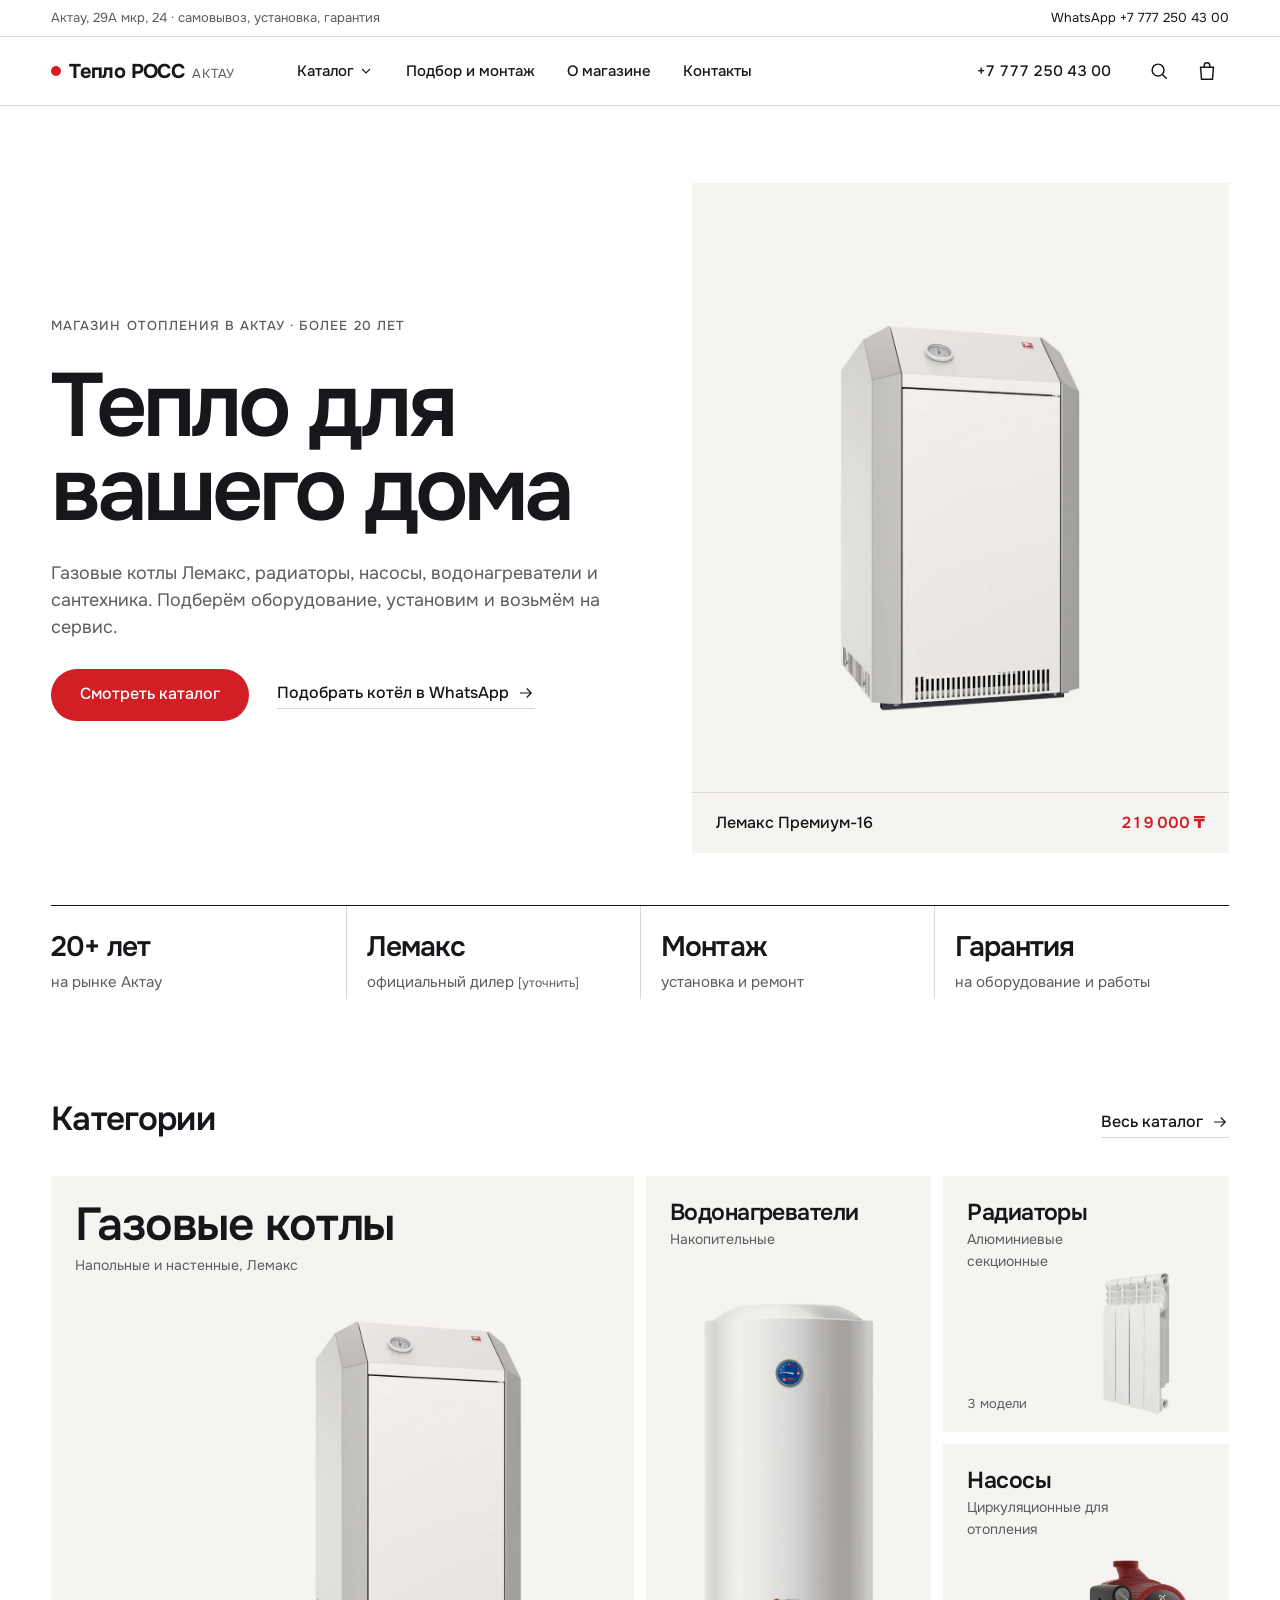
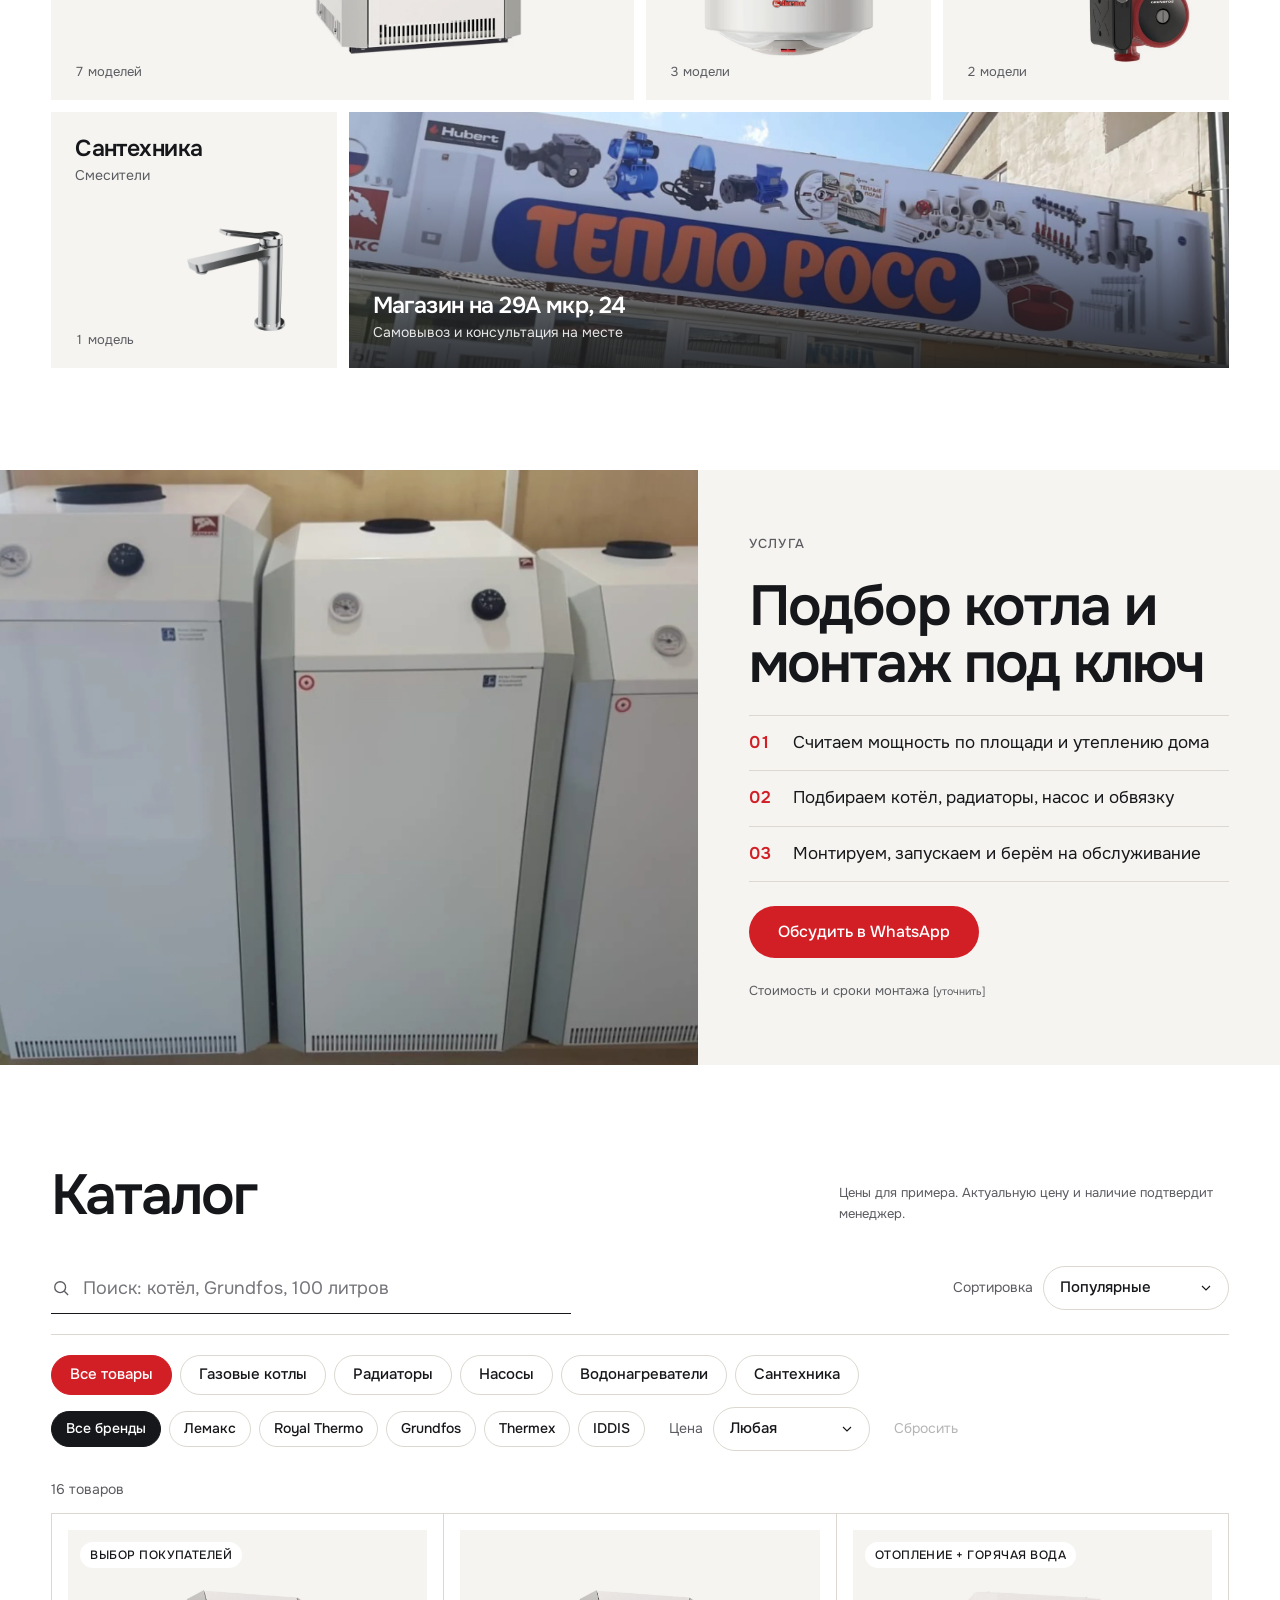
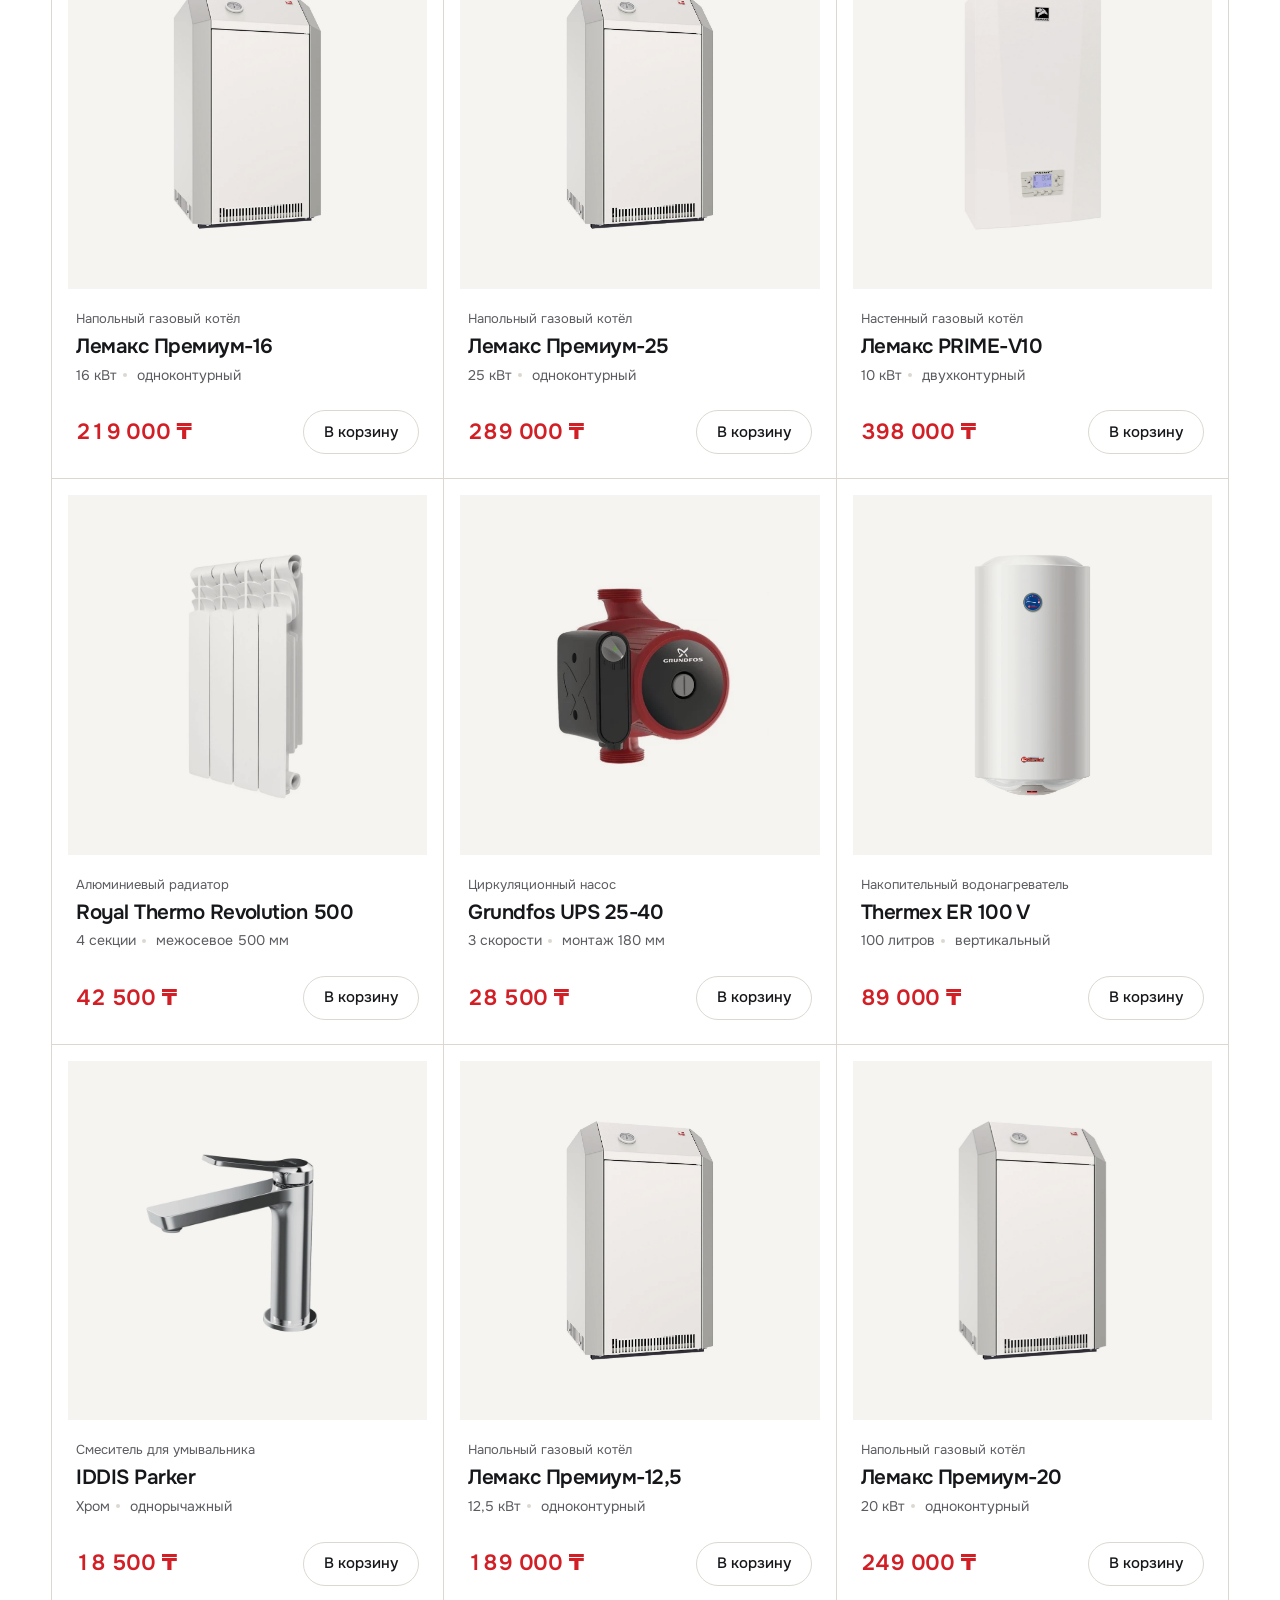
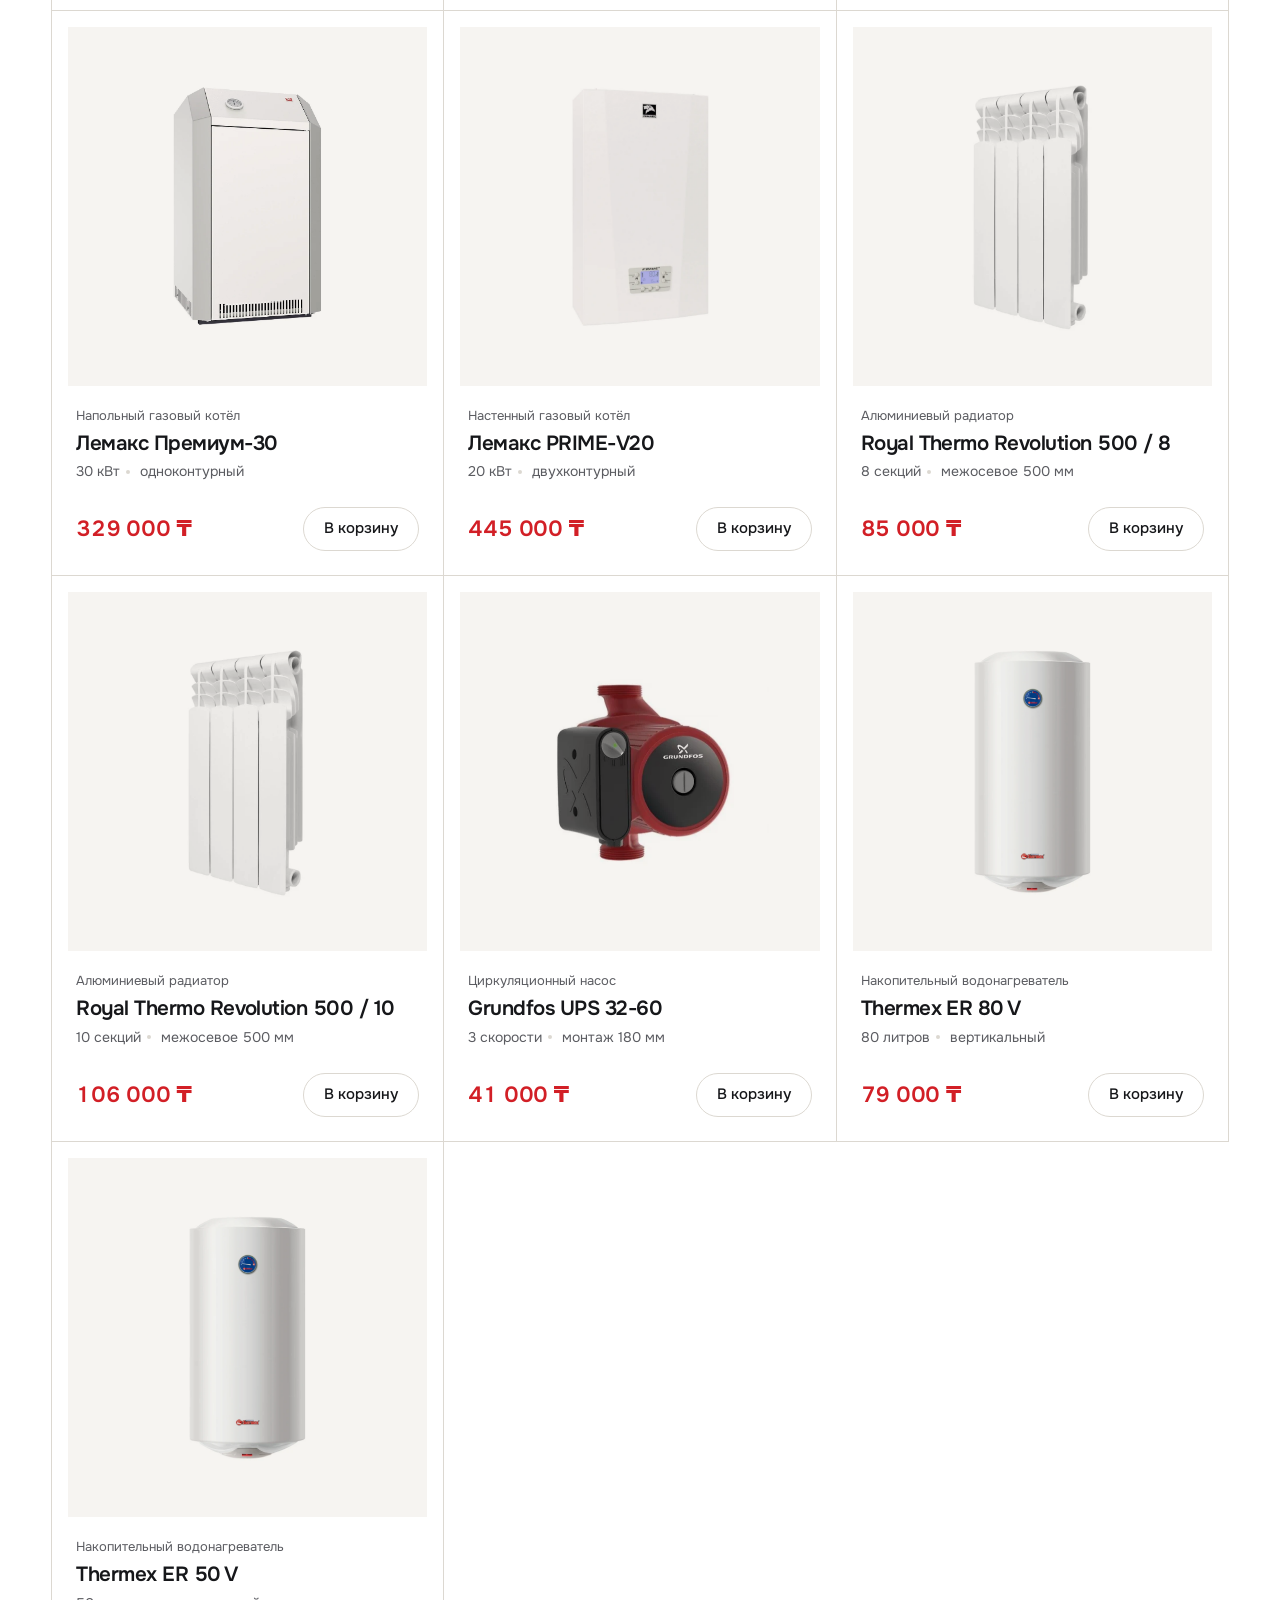
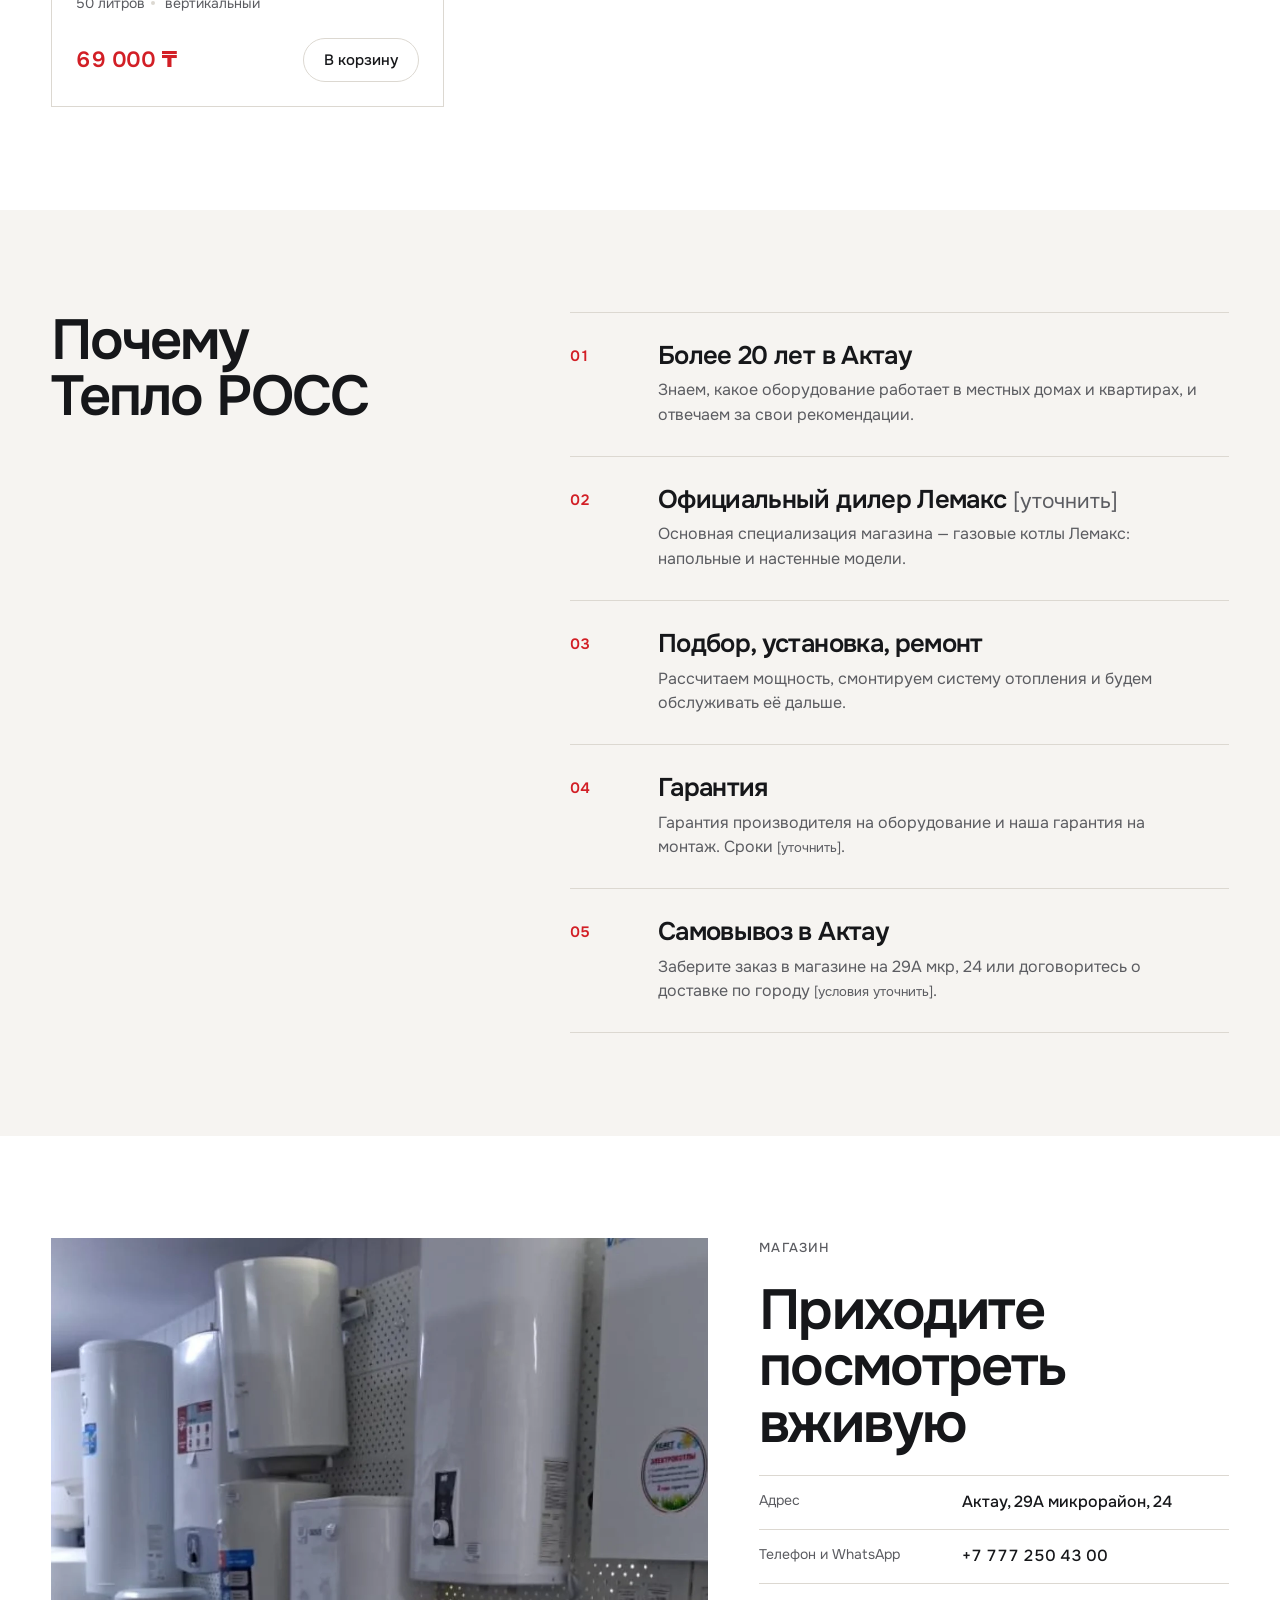
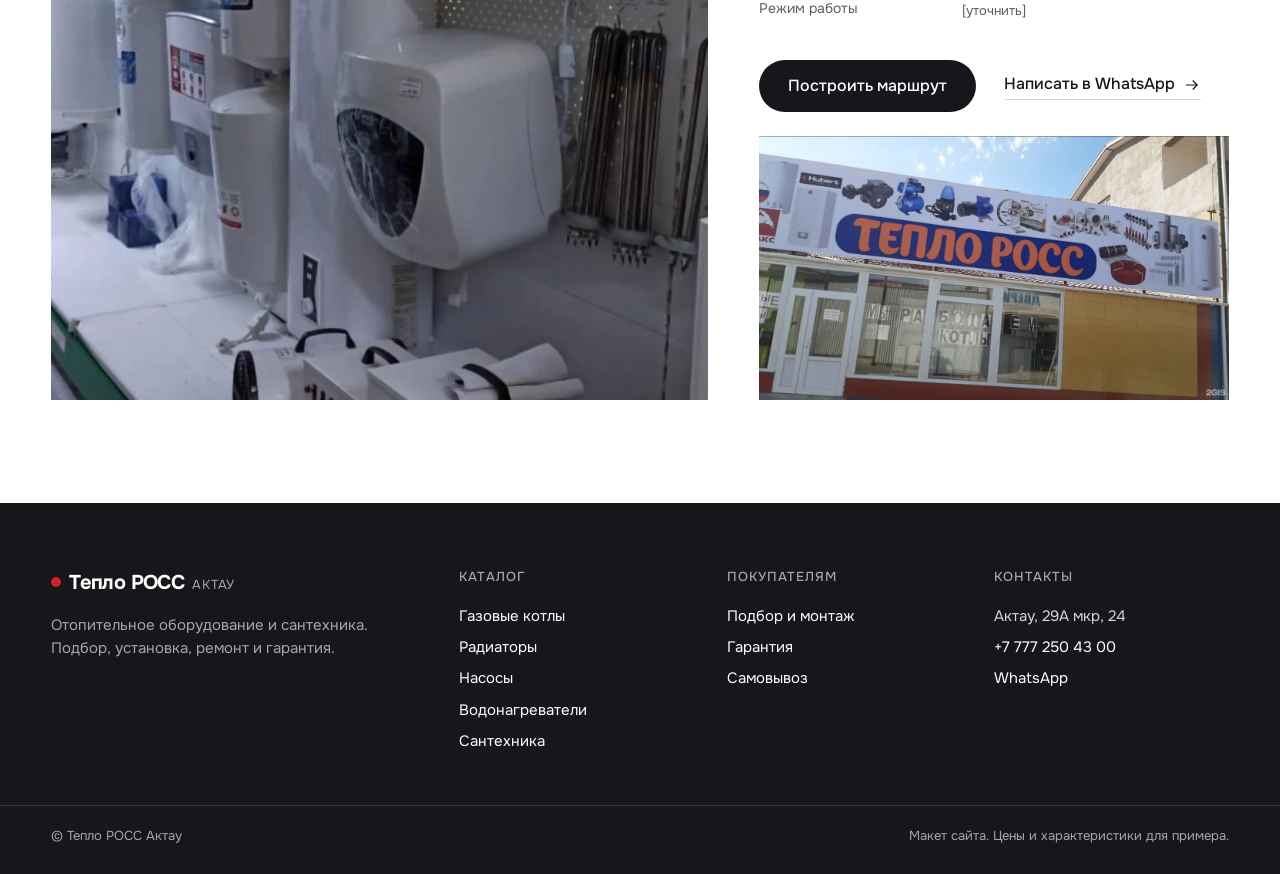
==== concepts/a-vitrina/index.html @ 87d30cca "Add concept A Vitrina: editorial storefront with drawer cart and WhatsApp checkout" ====
<!doctype html>
<html lang="ru">
<head>
<meta charset="utf-8">
<meta name="viewport" content="width=device-width,initial-scale=1,viewport-fit=cover">
<title>Тепло РОСС Актау — котлы, отопление и сантехника</title>
<meta name="description" content="Тепло РОСС Актау: газовые котлы Лемакс, радиаторы, насосы, водонагреватели и сантехника. Более 20 лет в Актау. Подбор, установка, ремонт, гарантия.">
<meta name="theme-color" content="#FFFFFF">
<link rel="icon" type="image/svg+xml" href="data:image/svg+xml,%3Csvg xmlns='http://www.w3.org/2000/svg' viewBox='0 0 40 40'%3E%3Crect width='40' height='40' fill='%2316171A'/%3E%3Ccircle cx='20' cy='20' r='7' fill='%23D21F26'/%3E%3C/svg%3E">
<link rel="preconnect" href="https://fonts.googleapis.com">
<link rel="preconnect" href="https://fonts.gstatic.com" crossorigin>
<link rel="stylesheet" href="https://fonts.googleapis.com/css2?family=Onest:wght@400;500;600;700&display=swap">
<link rel="stylesheet" href="styles.css">
<script type="module" src="app.js"></script>
</head>
<body>
<svg width="0" height="0" style="position:absolute" aria-hidden="true">
  <symbol id="i-bag" viewBox="0 0 24 24"><path d="M5 8h14l-1 13H6L5 8Zm4 0V6a3 3 0 0 1 6 0v2" fill="none" stroke="currentColor" stroke-width="1.6"/></symbol>
  <symbol id="i-search" viewBox="0 0 24 24"><circle cx="11" cy="11" r="6.5" fill="none" stroke="currentColor" stroke-width="1.6"/><path d="m16 16 4.5 4.5" stroke="currentColor" stroke-width="1.6"/></symbol>
  <symbol id="i-menu" viewBox="0 0 24 24"><path d="M3 8h18M3 16h18" stroke="currentColor" stroke-width="1.6"/></symbol>
  <symbol id="i-close" viewBox="0 0 24 24"><path d="m5 5 14 14M19 5 5 19" stroke="currentColor" stroke-width="1.6"/></symbol>
  <symbol id="i-arrow" viewBox="0 0 24 24"><path d="M4 12h15m-6-6 6 6-6 6" fill="none" stroke="currentColor" stroke-width="1.6"/></symbol>
  <symbol id="i-down" viewBox="0 0 24 24"><path d="m6 9 6 6 6-6" fill="none" stroke="currentColor" stroke-width="1.6"/></symbol>
  <symbol id="i-sliders" viewBox="0 0 24 24"><path d="M4 7h10m4 0h2M4 17h4m4 0h8" stroke="currentColor" stroke-width="1.6"/><circle cx="16" cy="7" r="2" fill="none" stroke="currentColor" stroke-width="1.6"/><circle cx="10" cy="17" r="2" fill="none" stroke="currentColor" stroke-width="1.6"/></symbol>
</svg>

<a class="skip" href="#catalog">Перейти к каталогу</a>

<div class="topline">
  <div class="wrap topline-in">
    <p>Актау, 29А мкр, 24 · самовывоз, установка, гарантия</p>
    <a href="https://wa.me/77772504300" target="_blank" rel="noopener">WhatsApp +7 777 250 43 00</a>
  </div>
</div>

<header class="header" id="header">
  <div class="wrap header-in">
    <button class="icon-btn only-mobile" type="button" id="menu-open" aria-label="Открыть меню" aria-haspopup="dialog"><svg><use href="#i-menu"/></svg></button>
    <a class="logo" href="#top" aria-label="Тепло РОСС Актау, на главную">Тепло&nbsp;РОСС<span>Актау</span></a>
    <nav class="nav only-desktop" aria-label="Основное меню">
      <button type="button" class="nav-link" id="mega-btn" aria-expanded="false" aria-controls="mega">Каталог <svg><use href="#i-down"/></svg></button>
      <a class="nav-link" href="#service">Подбор и монтаж</a>
      <a class="nav-link" href="#why">О магазине</a>
      <a class="nav-link" href="#visit">Контакты</a>
    </nav>
    <div class="header-actions">
      <a class="nav-link phone only-desktop" href="tel:+77772504300">+7 777 250 43 00</a>
      <button class="icon-btn" type="button" data-action="search" aria-label="Поиск по каталогу"><svg><use href="#i-search"/></svg></button>
      <button class="icon-btn cart-btn" type="button" data-action="cart" aria-haspopup="dialog" aria-label="Корзина"><svg><use href="#i-bag"/></svg><span class="badge" data-cart-count hidden>0</span></button>
    </div>
  </div>
  <div class="mega" id="mega" hidden>
    <div class="wrap mega-in">
      <ul class="mega-list" id="mega-list"></ul>
      <figure class="mega-figure"><img id="mega-img" src="../../assets/lemaks.webp" alt="" width="900" height="900"><figcaption id="mega-cap">Газовые котлы</figcaption></figure>
      <div class="mega-side">
        <p class="eyebrow">Не знаете, что выбрать?</p>
        <p class="mega-note">Рассчитаем мощность котла по площади дома и подберём обвязку.</p>
        <a class="link-arrow" href="#service">Подбор и монтаж <svg><use href="#i-arrow"/></svg></a>
      </div>
    </div>
  </div>
</header>

<main id="top">
  <section class="hero wrap" aria-labelledby="hero-title">
    <div class="hero-text">
      <p class="eyebrow">Магазин отопления в Актау · более 20 лет</p>
      <h1 id="hero-title" class="display">Тепло для вашего дома</h1>
      <p class="lead">Газовые котлы Лемакс, радиаторы, насосы, водонагреватели и сантехника. Подберём оборудование, установим и возьмём на сервис.</p>
      <div class="hero-cta">
        <a class="btn btn-red" href="#catalog">Смотреть каталог</a>
        <a class="link-arrow" href="https://wa.me/77772504300?text=%D0%97%D0%B4%D1%80%D0%B0%D0%B2%D1%81%D1%82%D0%B2%D1%83%D0%B9%D1%82%D0%B5!%20%D0%9D%D1%83%D0%B6%D0%B5%D0%BD%20%D0%BF%D0%BE%D0%B4%D0%B1%D0%BE%D1%80%20%D0%BA%D0%BE%D1%82%D0%BB%D0%B0." target="_blank" rel="noopener">Подобрать котёл в WhatsApp <svg><use href="#i-arrow"/></svg></a>
      </div>
    </div>
    <figure class="hero-figure">
      <img src="../../assets/lemaks.webp" alt="Напольный газовый котёл Лемакс Премиум" width="900" height="900" fetchpriority="high">
      <figcaption><button type="button" class="hero-cap" data-open="lem-16"><span>Лемакс Премиум-16</span><span class="price" data-price="lem-16"></span></button></figcaption>
    </figure>
  </section>

  <section class="facts wrap" aria-label="Почему нам доверяют">
    <ul>
      <li><strong>20+ лет</strong><span>на рынке Актау</span></li>
      <li><strong>Лемакс</strong><span>официальный дилер <em class="tbc">[уточнить]</em></span></li>
      <li><strong>Монтаж</strong><span>установка и ремонт</span></li>
      <li><strong>Гарантия</strong><span>на оборудование и работы</span></li>
    </ul>
  </section>

  <section class="section wrap" aria-labelledby="cats-title">
    <div class="section-head">
      <h2 id="cats-title" class="h2">Категории</h2>
      <a class="link-arrow" href="#catalog">Весь каталог <svg><use href="#i-arrow"/></svg></a>
    </div>
    <div class="bento" id="bento"></div>
  </section>

  <section class="promo" id="service" aria-labelledby="promo-title">
    <div class="wrap promo-in">
      <img class="promo-img" src="../../assets/boilers.webp" alt="Газовые котлы Лемакс в торговом зале магазина" width="2446" height="1351" loading="lazy">
      <div class="promo-text">
        <p class="eyebrow">Услуга</p>
        <h2 id="promo-title" class="h1">Подбор котла и монтаж под ключ</h2>
        <ol class="promo-steps">
          <li><span>01</span>Считаем мощность по площади и утеплению дома</li>
          <li><span>02</span>Подбираем котёл, радиаторы, насос и обвязку</li>
          <li><span>03</span>Монтируем, запускаем и берём на обслуживание</li>
        </ol>
        <a class="btn btn-red" href="https://wa.me/77772504300?text=%D0%97%D0%B4%D1%80%D0%B0%D0%B2%D1%81%D1%82%D0%B2%D1%83%D0%B9%D1%82%D0%B5!%20%D0%9D%D1%83%D0%B6%D0%B5%D0%BD%20%D0%BF%D0%BE%D0%B4%D0%B1%D0%BE%D1%80%20%D0%BA%D0%BE%D1%82%D0%BB%D0%B0%20%D0%B8%20%D0%BC%D0%BE%D0%BD%D1%82%D0%B0%D0%B6." target="_blank" rel="noopener">Обсудить в WhatsApp</a>
        <p class="small">Стоимость и сроки монтажа <span class="tbc">[уточнить]</span></p>
      </div>
    </div>
  </section>

  <section class="section wrap catalog" id="catalog" aria-labelledby="catalog-title" tabindex="-1">
    <div class="section-head">
      <h2 id="catalog-title" class="h1">Каталог</h2>
      <p class="demo-note">Цены для примера. Актуальную цену и наличие подтвердит менеджер.</p>
    </div>

    <div class="toolbar">
      <div class="search">
        <label class="sr-only" for="q">Поиск по каталогу</label>
        <svg aria-hidden="true"><use href="#i-search"/></svg>
        <input id="q" type="search" placeholder="Поиск: котёл, Grundfos, 100 литров" autocomplete="off">
      </div>
      <div class="sort">
        <label for="sort">Сортировка</label>
        <select id="sort">
          <option value="popular">Популярные</option>
          <option value="low">Сначала дешевле</option>
          <option value="high">Сначала дороже</option>
          <option value="name">По названию</option>
        </select>
      </div>
      <button class="btn btn-line only-mobile" type="button" id="filters-open" aria-haspopup="dialog"><svg aria-hidden="true"><use href="#i-sliders"/></svg> Фильтры <span data-filter-count></span></button>
    </div>

    <div class="chips cats" role="group" aria-label="Категория" id="cat-chips"></div>
    <div class="filters-home" id="filters-home">
      <div class="filters" id="filters">
        <div class="chips" role="group" aria-label="Бренд" id="brand-chips"></div>
        <div class="chips" role="group" aria-label="Мощность котла" id="power-chips"></div>
        <div class="select-field">
          <label for="max">Цена</label>
          <select id="max">
            <option value="0">Любая</option>
          </select>
        </div>
        <button class="text-btn" type="button" data-action="reset">Сбросить</button>
      </div>
    </div>

    <p class="result-count" id="result-count" aria-live="polite"></p>
    <div class="grid" id="grid"></div>
  </section>

  <section class="section-paper" id="why" aria-labelledby="why-title">
    <div class="wrap why">
      <h2 id="why-title" class="h1">Почему Тепло РОСС</h2>
      <ol class="why-list">
        <li><span class="num">01</span><div><h3>Более 20 лет в Актау</h3><p>Знаем, какое оборудование работает в местных домах и квартирах, и отвечаем за свои рекомендации.</p></div></li>
        <li><span class="num">02</span><div><h3>Официальный дилер Лемакс <span class="tbc">[уточнить]</span></h3><p>Основная специализация магазина — газовые котлы Лемакс: напольные и настенные модели.</p></div></li>
        <li><span class="num">03</span><div><h3>Подбор, установка, ремонт</h3><p>Рассчитаем мощность, смонтируем систему отопления и будем обслуживать её дальше.</p></div></li>
        <li><span class="num">04</span><div><h3>Гарантия</h3><p>Гарантия производителя на оборудование и наша гарантия на монтаж. Сроки <span class="tbc">[уточнить]</span>.</p></div></li>
        <li><span class="num">05</span><div><h3>Самовывоз в Актау</h3><p>Заберите заказ в магазине на 29А мкр, 24 или договоритесь о доставке по городу <span class="tbc">[условия уточнить]</span>.</p></div></li>
      </ol>
    </div>
  </section>

  <section class="section wrap visit" id="visit" aria-labelledby="visit-title">
    <figure class="visit-big"><img src="../../assets/showroom.webp" alt="Торговый зал: водонагреватели, котлы и комплектующие" width="2446" height="1366" loading="lazy"></figure>
    <div class="visit-text">
      <p class="eyebrow">Магазин</p>
      <h2 id="visit-title" class="h1">Приходите посмотреть вживую</h2>
      <dl class="visit-dl">
        <div><dt>Адрес</dt><dd>Актау, 29А микрорайон, 24</dd></div>
        <div><dt>Телефон и WhatsApp</dt><dd><a href="tel:+77772504300">+7 777 250 43 00</a></dd></div>
        <div><dt>Режим работы</dt><dd><span class="tbc">[уточнить]</span></dd></div>
      </dl>
      <div class="hero-cta">
        <a class="btn btn-ink" href="https://yandex.kz/maps/?text=%D0%90%D0%BA%D1%82%D0%B0%D1%83%2C%2029%D0%90%20%D0%BC%D0%B8%D0%BA%D1%80%D0%BE%D1%80%D0%B0%D0%B9%D0%BE%D0%BD%2C%2024" target="_blank" rel="noopener">Построить маршрут</a>
        <a class="link-arrow" href="https://wa.me/77772504300" target="_blank" rel="noopener">Написать в WhatsApp <svg><use href="#i-arrow"/></svg></a>
      </div>
    </div>
    <figure class="visit-small"><img src="../../assets/store.webp" alt="Вывеска магазина Тепло РОСС" width="2437" height="1372" loading="lazy"></figure>
  </section>
</main>

<footer class="footer">
  <div class="wrap footer-in">
    <div class="footer-brand">
      <a class="logo logo-light" href="#top">Тепло&nbsp;РОСС<span>Актау</span></a>
      <p>Отопительное оборудование и сантехника. Подбор, установка, ремонт и гарантия.</p>
    </div>
    <nav aria-label="Категории в подвале"><h2 class="footer-h">Каталог</h2><ul id="footer-cats"></ul></nav>
    <div><h2 class="footer-h">Покупателям</h2><ul>
      <li><a href="#service">Подбор и монтаж</a></li>
      <li><a href="#why">Гарантия</a></li>
      <li><a href="#visit">Самовывоз</a></li>
    </ul></div>
    <div><h2 class="footer-h">Контакты</h2><ul>
      <li>Актау, 29А мкр, 24</li>
      <li><a href="tel:+77772504300">+7 777 250 43 00</a></li>
      <li><a href="https://wa.me/77772504300" target="_blank" rel="noopener">WhatsApp</a></li>
    </ul></div>
  </div>
  <div class="wrap footer-bottom"><p>© Тепло РОСС Актау</p><p>Макет сайта. Цены и характеристики для примера.</p></div>
</footer>

<button class="sticky-cart" type="button" data-action="cart" aria-haspopup="dialog" hidden><span><svg aria-hidden="true"><use href="#i-bag"/></svg> Корзина · <span data-cart-count>0</span></span><span class="price" data-cart-total></span></button>

<dialog class="drawer" id="cart" aria-labelledby="cart-title"><div class="drawer-in" id="cart-body"></div></dialog>
<dialog class="modal" id="product" aria-labelledby="product-title"><div id="product-body"></div></dialog>
<dialog class="sheet" id="filter-sheet" aria-labelledby="sheet-title">
  <div class="sheet-head"><h2 id="sheet-title" class="h3">Фильтры</h2><button class="icon-btn" type="button" data-close aria-label="Закрыть фильтры"><svg><use href="#i-close"/></svg></button></div>
  <div class="sheet-body" id="sheet-body"></div>
  <div class="sheet-foot"><button class="btn btn-red btn-wide" type="button" data-close id="sheet-apply">Показать</button></div>
</dialog>
<dialog class="menu" id="menu" aria-label="Меню">
  <div class="sheet-head"><a class="logo" href="#top" data-close>Тепло&nbsp;РОСС<span>Актау</span></a><button class="icon-btn" type="button" data-close aria-label="Закрыть меню"><svg><use href="#i-close"/></svg></button></div>
  <nav aria-label="Мобильное меню"><ul class="menu-list" id="menu-list"></ul>
    <ul class="menu-sub">
      <li><a href="#service" data-close>Подбор и монтаж</a></li>
      <li><a href="#why" data-close>О магазине</a></li>
      <li><a href="#visit" data-close>Контакты</a></li>
    </ul></nav>
  <div class="menu-foot"><a class="btn btn-red btn-wide" href="https://wa.me/77772504300" target="_blank" rel="noopener">WhatsApp +7 777 250 43 00</a><p class="small">Актау, 29А мкр, 24</p></div>
</dialog>
<div class="toast" id="toast" role="status" aria-live="polite"></div>
<noscript><p class="wrap">Для каталога и корзины включите JavaScript.</p></noscript>
</body>
</html>
---- concepts/a-vitrina/styles.css ----
:root {
  --white: #FFFFFF;
  --paper: #F6F4F1;
  --ink: #16171A;
  --muted: #5B5C61;
  --line: #DCD8D1;
  --red: #D21F26;
  --red-dark: #A8161C;
  --gutter: clamp(16px, 4vw, 56px);
  --font: 'Onest', system-ui, -apple-system, 'Segoe UI', sans-serif;
  --ease: cubic-bezier(.2, .7, .2, 1);
  color-scheme: light;
}

*, *::before, *::after { box-sizing: border-box; }
html { scroll-behavior: smooth; scroll-padding-top: 88px; -webkit-text-size-adjust: 100%; }
body { margin: 0; background: var(--white); color: var(--ink); font: 400 16px/1.55 var(--font); overflow-x: hidden; }
img { display: block; max-width: 100%; height: auto; }
a { color: inherit; }
button, input, select, textarea { font: inherit; color: inherit; }
button { cursor: pointer; }
button:disabled { cursor: not-allowed; }
svg { width: 20px; height: 20px; flex: none; }
h1, h2, h3, p, ul, ol, dl, dd, figure { margin: 0; }
ul, ol { padding: 0; list-style: none; }
:focus-visible { outline: 2px solid var(--ink); outline-offset: 3px; }
.btn-red:focus-visible, .add:focus-visible { outline-color: var(--ink); }

.wrap { width: 100%; max-width: 1440px; margin-inline: auto; padding-inline: var(--gutter); }
.sr-only { position: absolute; width: 1px; height: 1px; overflow: hidden; clip-path: inset(50%); white-space: nowrap; }
.skip { position: absolute; left: 16px; top: -60px; z-index: 100; background: var(--ink); color: var(--white); padding: 10px 16px; text-decoration: none; }
.skip:focus { top: 8px; }

/* ---------- type ---------- */
.display { font-size: clamp(48px, 7vw, 96px); font-weight: 600; line-height: .94; letter-spacing: -.045em; text-wrap: balance; }
.h1 { font-size: clamp(34px, 4.4vw, 64px); font-weight: 600; line-height: 1; letter-spacing: -.035em; text-wrap: balance; }
.h2 { font-size: clamp(26px, 2.6vw, 36px); font-weight: 600; line-height: 1.1; letter-spacing: -.025em; }
.h3 { font-size: 22px; font-weight: 600; line-height: 1.2; letter-spacing: -.015em; }
.display-s { font-size: 32px; font-weight: 600; letter-spacing: -.03em; line-height: 1.05; }
.eyebrow { font-size: 13px; font-weight: 500; letter-spacing: .08em; text-transform: uppercase; color: var(--muted); }
.lead { font-size: clamp(17px, 1.4vw, 20px); line-height: 1.5; color: var(--muted); max-width: 36em; }
.small { font-size: 13px; color: var(--muted); line-height: 1.45; }
.muted { color: var(--muted); font-weight: 400; }
.price { color: var(--red); font-weight: 600; font-variant-numeric: tabular-nums; letter-spacing: -.01em; white-space: nowrap; }
.price-l { font-size: 24px; }
.price-xl { font-size: clamp(30px, 3vw, 40px); letter-spacing: -.03em; }
.tbc { font-style: normal; font-weight: 400; font-size: .82em; color: var(--muted); letter-spacing: 0; text-transform: none; }

/* ---------- buttons & links ---------- */
.btn { display: inline-flex; align-items: center; justify-content: center; gap: 10px; min-height: 52px; padding: 0 28px; border: 1px solid transparent; border-radius: 999px; font-weight: 500; text-decoration: none; white-space: nowrap; transition: background .2s, color .2s, border-color .2s, transform .2s var(--ease); }
.btn:active:not(:disabled) { transform: scale(.98); }
.btn-red { background: var(--red); color: var(--white); }
.btn-red:hover { background: var(--red-dark); }
.btn-ink { background: var(--ink); color: var(--white); }
.btn-ink:hover { background: #33353b; }
.btn-line { background: transparent; border-color: var(--ink); }
.btn-line:hover { background: var(--ink); color: var(--white); }
.btn-wide { width: 100%; }
.btn:disabled { background: var(--paper); color: var(--muted); border-color: var(--line); }
.link-arrow { display: inline-flex; align-items: center; gap: 8px; font-weight: 500; text-decoration: none; border-bottom: 1px solid var(--line); padding-bottom: 2px; transition: border-color .2s, gap .2s var(--ease); }
.link-arrow:hover { border-color: var(--ink); gap: 12px; }
.link-arrow svg { width: 18px; height: 18px; }
.text-btn { background: none; border: 0; padding: 6px 0; color: var(--muted); text-decoration: underline; text-underline-offset: 3px; font-size: 14px; }
.text-btn:hover { color: var(--ink); }
.text-btn:disabled { opacity: .45; text-decoration: none; }
.icon-btn { display: inline-grid; place-items: center; width: 44px; height: 44px; border: 0; border-radius: 50%; background: transparent; position: relative; transition: background .2s; }
.icon-btn:hover { background: var(--paper); }
.icon-btn svg { width: 22px; height: 22px; }

/* ---------- header ---------- */
.topline { border-bottom: 1px solid var(--line); font-size: 13px; color: var(--muted); }
.topline-in { display: flex; justify-content: space-between; gap: 16px; padding-block: 8px; }
.topline a { text-decoration: none; color: var(--ink); white-space: nowrap; }
.topline a:hover { color: var(--red); }
.header { position: sticky; top: 0; z-index: 30; background: rgba(255,255,255,.94); backdrop-filter: blur(12px); border-bottom: 1px solid var(--line); }
.header-in { display: flex; align-items: center; gap: 24px; height: 68px; }
.logo { font-weight: 700; font-size: 20px; letter-spacing: -.03em; text-decoration: none; display: inline-flex; align-items: baseline; gap: 8px; white-space: nowrap; }
.logo span { font-weight: 400; font-size: 13px; letter-spacing: .06em; text-transform: uppercase; color: var(--muted); }
.logo::before { content: ''; width: 10px; height: 10px; border-radius: 50%; background: var(--red); align-self: center; }
.nav { display: flex; gap: 4px; margin-left: 24px; }
.nav-link { display: inline-flex; align-items: center; gap: 4px; padding: 10px 14px; border: 0; background: none; text-decoration: none; font-size: 15px; font-weight: 500; border-radius: 999px; transition: background .2s, color .2s; }
.nav-link:hover, .nav-link[aria-expanded="true"] { background: var(--paper); }
.nav-link svg { width: 16px; height: 16px; transition: transform .2s; }
.nav-link[aria-expanded="true"] svg { transform: rotate(180deg); }
.header-actions { margin-left: auto; display: flex; align-items: center; gap: 4px; }
.phone { font-variant-numeric: tabular-nums; margin-right: 8px; }
.badge { position: absolute; top: 4px; right: 2px; min-width: 18px; height: 18px; padding: 0 5px; border-radius: 9px; background: var(--red); color: var(--white); font-size: 11px; font-weight: 600; line-height: 18px; text-align: center; font-variant-numeric: tabular-nums; }

.mega { position: absolute; inset: 100% 0 auto; background: var(--white); border-bottom: 1px solid var(--line); animation: drop .25s var(--ease); }
@keyframes drop { from { opacity: 0; transform: translateY(-8px); } }
.mega-in { display: grid; grid-template-columns: 1.3fr 1fr .8fr; gap: 48px; padding-block: 40px 48px; }
.mega-list a { display: flex; justify-content: space-between; align-items: baseline; gap: 16px; padding: 12px 0; border-bottom: 1px solid var(--line); text-decoration: none; font-size: 28px; font-weight: 500; letter-spacing: -.025em; transition: color .2s, padding .25s var(--ease); }
.mega-list a small { font-size: 13px; color: var(--muted); letter-spacing: 0; font-weight: 400; }
.mega-list a:hover, .mega-list a:focus-visible { color: var(--red); padding-left: 10px; }
.mega-figure { background: var(--paper); aspect-ratio: 1; max-height: 340px; display: grid; place-items: center; position: relative; }
.mega-figure img { width: 72%; aspect-ratio: 1; object-fit: contain; mix-blend-mode: multiply; }
.mega-figure figcaption { position: absolute; left: 16px; bottom: 12px; font-size: 13px; color: var(--muted); }
.mega-side { display: flex; flex-direction: column; gap: 14px; align-items: flex-start; padding-top: 12px; }
.mega-note { font-size: 18px; line-height: 1.4; }

/* ---------- hero ---------- */
.hero { display: grid; grid-template-columns: 1.1fr 1fr; gap: clamp(24px, 4vw, 72px); align-items: center; padding-block: clamp(32px, 6vw, 96px) clamp(32px, 4vw, 64px); }
.hero-text { display: flex; flex-direction: column; gap: 28px; align-items: flex-start; }
.hero-cta { display: flex; flex-wrap: wrap; align-items: center; gap: 16px 28px; }
.hero-figure { position: relative; background: var(--paper); aspect-ratio: 4 / 5; display: grid; place-items: center; overflow: hidden; }
.hero-figure img { width: 78%; aspect-ratio: 1; object-fit: contain; mix-blend-mode: multiply; animation: rise 1s var(--ease) both; }
@keyframes rise { from { opacity: 0; transform: translateY(24px); } }
.hero-figure figcaption { position: absolute; left: 0; right: 0; bottom: 0; }
.hero-cap { width: 100%; display: flex; justify-content: space-between; gap: 12px; padding: 18px 24px; border: 0; border-top: 1px solid var(--line); background: rgba(246,244,241,.9); text-align: left; font-weight: 500; }
.hero-cap:hover span:first-child { text-decoration: underline; text-underline-offset: 3px; }

.facts ul { display: grid; grid-template-columns: repeat(4, 1fr); border-top: 1px solid var(--ink); }
.facts li { padding: 20px 20px 4px 0; display: flex; flex-direction: column; gap: 2px; }
.facts li + li { padding-left: 20px; border-left: 1px solid var(--line); }
.facts strong { font-size: clamp(22px, 2.2vw, 32px); font-weight: 600; letter-spacing: -.03em; }
.facts span { color: var(--muted); font-size: 15px; }

/* ---------- sections ---------- */
.section { padding-block: clamp(56px, 8vw, 120px) 0; }
.section-head { display: flex; justify-content: space-between; align-items: flex-end; gap: 16px 32px; flex-wrap: wrap; margin-bottom: clamp(24px, 3vw, 40px); }
.section-paper { background: var(--paper); margin-top: clamp(56px, 8vw, 120px); padding-block: clamp(56px, 8vw, 120px); }

/* bento */
.bento { display: grid; grid-template-columns: repeat(4, 1fr); grid-auto-rows: clamp(220px, 20vw, 300px); gap: 12px; }
.tile { position: relative; display: block; overflow: hidden; background: var(--paper); text-decoration: none; padding: 24px; isolation: isolate; }
.tile img { position: absolute; z-index: -1; right: 6%; bottom: 6%; width: 52%; height: 70%; object-fit: contain; object-position: right bottom; mix-blend-mode: multiply; transition: transform .6s var(--ease); }
.tile:hover img { transform: scale(1.05); }
.tile-text { display: flex; flex-direction: column; gap: 4px; max-width: 60%; }
.tile-title { font-size: clamp(20px, 1.8vw, 28px); font-weight: 600; letter-spacing: -.025em; line-height: 1.1; }
.tile:hover .tile-title { text-decoration: underline; text-decoration-thickness: 1px; text-underline-offset: 4px; }
.tile-note { font-size: 14px; color: var(--muted); }
.tile-count { position: absolute; left: 24px; bottom: 18px; font-size: 13px; color: var(--muted); font-variant-numeric: tabular-nums; }
.tile-boilers { grid-column: 1 / 3; grid-row: 1 / 3; }
.tile-radiators { grid-column: 4; grid-row: 1; }
.tile-pumps { grid-column: 4; grid-row: 2; }
.tile-plumbing { grid-column: 1; grid-row: 3; }
.tile-boilers .tile-title { font-size: clamp(32px, 3.6vw, 56px); }
.tile-boilers img { width: 62%; height: 78%; }
.tile-water { grid-column: 3; grid-row: 1 / 3; }
.tile-water img { width: 70%; height: 72%; right: 15%; object-position: center bottom; }
.tile-store { grid-column: 2 / 5; grid-row: 3; color: var(--white); display: flex; align-items: flex-end; }
.tile-store img { inset: 0; width: 100%; height: 100%; object-fit: cover; object-position: center 25%; mix-blend-mode: normal; z-index: -2; }
.tile-store::before { content: ''; position: absolute; inset: 0; z-index: -1; background: linear-gradient(transparent 30%, rgba(22,23,26,.82)); }
.tile-store .tile-text { max-width: none; }
.tile-store .tile-note { color: rgba(255,255,255,.88); }

/* promo */
.promo { margin-top: clamp(56px, 8vw, 120px); background: var(--paper); }
.promo-in { display: grid; grid-template-columns: 1.2fr 1fr; align-items: stretch; padding-inline: 0; }
.promo-img { width: 100%; height: 100%; min-height: 360px; object-fit: cover; }
.promo-text { padding: clamp(32px, 5vw, 80px) var(--gutter); display: flex; flex-direction: column; gap: 24px; align-items: flex-start; justify-content: center; }
.promo-steps { width: 100%; }
.promo-steps li { display: grid; grid-template-columns: 44px 1fr; padding: 14px 0; border-top: 1px solid var(--line); font-size: 17px; }
.promo-steps li:last-child { border-bottom: 1px solid var(--line); }
.promo-steps span { color: var(--red); font-weight: 600; font-variant-numeric: tabular-nums; }

/* ---------- catalog ---------- */
.catalog:focus { outline: none; }
.demo-note { font-size: 13px; color: var(--muted); max-width: 30em; }
.toolbar { display: flex; gap: 12px; align-items: center; padding-bottom: 20px; border-bottom: 1px solid var(--line); }
.search { position: relative; flex: 1; max-width: 520px; }
.search svg { position: absolute; left: 0; top: 50%; translate: 0 -50%; color: var(--muted); }
.search input { width: 100%; height: 52px; padding: 0 8px 0 32px; border: 0; border-bottom: 1px solid var(--ink); background: transparent; font-size: 18px; border-radius: 0; }
.search input::placeholder { color: #75767b; }
.search input:focus { outline: none; border-bottom-width: 2px; }
.search:focus-within svg { color: var(--ink); }
.sort, .select-field { display: flex; align-items: center; gap: 10px; margin-left: auto; font-size: 14px; color: var(--muted); }
.select-field { margin-left: 0; }
select { appearance: none; height: 44px; padding: 0 40px 0 16px; border: 1px solid var(--line); border-radius: 999px; background: var(--white) url("data:image/svg+xml,%3Csvg xmlns='http://www.w3.org/2000/svg' viewBox='0 0 24 24'%3E%3Cpath d='m6 9 6 6 6-6' fill='none' stroke='%2316171A' stroke-width='1.6'/%3E%3C/svg%3E") right 14px center / 16px no-repeat; color: var(--ink); font-weight: 500; font-size: 15px; transition: border-color .2s; }
select:hover { border-color: var(--ink); }
select:focus-visible { outline: 2px solid var(--ink); outline-offset: 2px; }

.chips { display: flex; flex-wrap: wrap; gap: 8px; }
.chips[hidden] { display: none; }
.cats { padding-top: 20px; }
.chip { min-height: 40px; padding: 0 18px; border: 1px solid var(--line); border-radius: 999px; background: var(--white); font-size: 15px; font-weight: 500; white-space: nowrap; transition: border-color .2s, background .2s, color .2s; }
.chip:hover { border-color: var(--ink); }
.chip[aria-pressed="true"] { background: var(--ink); border-color: var(--ink); color: var(--white); }
.cats .chip[aria-pressed="true"] { background: var(--red); border-color: var(--red); }
.filters { display: flex; flex-wrap: wrap; align-items: center; gap: 12px 24px; padding-top: 12px; }
.filters .chip { min-height: 36px; font-size: 14px; padding: 0 14px; }
.result-count { margin: 28px 0 12px; font-size: 14px; color: var(--muted); }

.grid { display: grid; grid-template-columns: repeat(3, 1fr); gap: 1px; padding: 1px; }
.card { position: relative; background: var(--white); box-shadow: 0 0 0 1px var(--line); display: flex; flex-direction: column; padding: 16px 16px 24px; }
.card-media { aspect-ratio: 1; background: var(--paper); display: grid; place-items: center; overflow: hidden; }
.card-media img { width: 72%; aspect-ratio: 1; object-fit: contain; mix-blend-mode: multiply; transition: transform .6s var(--ease); }
.card:hover .card-media img { transform: scale(1.05); }
.card-tag { position: absolute; top: 28px; left: 28px; font-size: 12px; font-weight: 500; letter-spacing: .04em; text-transform: uppercase; background: var(--white); padding: 4px 10px; border-radius: 999px; }
.card-body { display: flex; flex-direction: column; gap: 6px; padding: 20px 8px 0; flex: 1; }
.card-kind { font-size: 13px; color: var(--muted); }
.card-title { font-size: clamp(18px, 1.6vw, 24px); font-weight: 600; letter-spacing: -.025em; line-height: 1.15; }
.card-link { all: unset; cursor: pointer; }
.card-link::after { content: ''; position: absolute; inset: 0; }
.card-link:focus-visible { outline: none; }
.card:has(.card-link:focus-visible) { outline: 2px solid var(--ink); outline-offset: -4px; z-index: 1; }
.card:hover .card-title { text-decoration: underline; text-decoration-thickness: 1px; text-underline-offset: 4px; }
.card-specs { display: flex; flex-wrap: wrap; gap: 4px 14px; font-size: 14px; color: var(--muted); }
.card-specs li + li::before { content: ''; display: inline-block; width: 4px; height: 4px; border-radius: 50%; background: var(--line); margin: 0 10px 2px -8px; vertical-align: middle; }
.card-foot { margin-top: auto; padding-top: 18px; display: flex; align-items: center; justify-content: space-between; gap: 12px; }
.card-foot .price { font-size: 22px; }
.add { position: relative; z-index: 1; min-height: 44px; padding: 0 20px; border: 1px solid var(--ink); border-radius: 999px; background: var(--white); font-weight: 500; font-size: 15px; white-space: nowrap; transition: background .25s, color .25s, border-color .25s; }
@media (hover: hover) {
  .add { border-color: var(--line); }
  .card:hover .add { background: var(--red); border-color: var(--red); color: var(--white); }
  .card:hover .add:hover { background: var(--red-dark); border-color: var(--red-dark); }
}
.add:active { transform: scale(.97); }
.empty { grid-column: 1 / -1; background: var(--white); padding: 56px 0; display: flex; flex-direction: column; gap: 14px; align-items: flex-start; }
.empty > p:not(.h3) { color: var(--muted); max-width: 36em; }

/* ---------- why ---------- */
.why { display: grid; grid-template-columns: 1fr 1.4fr; gap: 48px; }
.why h2 { position: sticky; top: 120px; align-self: start; }
.why-list li { display: grid; grid-template-columns: 72px 1fr; gap: 16px; padding: 28px 0; border-top: 1px solid var(--line); }
.why-list li:last-child { border-bottom: 1px solid var(--line); }
.num { font-size: 15px; color: var(--red); font-weight: 600; font-variant-numeric: tabular-nums; padding-top: 4px; }
.why-list h3 { font-size: clamp(22px, 2vw, 30px); font-weight: 600; letter-spacing: -.025em; line-height: 1.15; margin-bottom: 8px; }
.why-list p { color: var(--muted); max-width: 34em; }

/* ---------- visit ---------- */
.visit { display: grid; grid-template-columns: 1.4fr 1fr; grid-template-rows: auto auto; gap: 24px clamp(24px, 4vw, 64px); }
.visit-big { grid-row: span 2; }
.visit-big img, .visit-small img { width: 100%; height: 100%; object-fit: cover; }
.visit-big img { aspect-ratio: 4 / 3; }
.visit-small img { aspect-ratio: 16 / 9; }
.visit-text { display: flex; flex-direction: column; gap: 24px; align-items: flex-start; }
.visit-dl { width: 100%; }
.visit-dl div { display: grid; grid-template-columns: 1fr 1.4fr; gap: 12px; padding: 14px 0; border-top: 1px solid var(--line); }
.visit-dl dt { color: var(--muted); font-size: 14px; }
.visit-dl dd { font-weight: 500; }
.visit-dl a { text-decoration: none; font-variant-numeric: tabular-nums; }
.visit-dl a:hover { color: var(--red); }

/* ---------- footer ---------- */
.footer { margin-top: clamp(56px, 8vw, 120px); background: var(--ink); color: #D5D6DA; font-size: 15px; }
.footer-in { display: grid; grid-template-columns: 1.6fr repeat(3, 1fr); gap: 32px; padding-block: 64px 48px; }
.logo-light { color: var(--white); }
.logo-light span { color: #A6A7AC; }
.footer-brand p { margin-top: 16px; max-width: 26em; color: #A6A7AC; }
.footer-h { font-size: 13px; font-weight: 500; letter-spacing: .08em; text-transform: uppercase; color: #A6A7AC; margin-bottom: 14px; }
.footer li { padding: 4px 0; }
.footer a { text-decoration: none; color: var(--white); }
.footer a:hover { text-decoration: underline; text-underline-offset: 3px; }
.footer :focus-visible { outline-color: var(--white); }
.footer-bottom { display: flex; justify-content: space-between; flex-wrap: wrap; gap: 8px 24px; padding-block: 20px 28px; border-top: 1px solid #34363c; color: #A6A7AC; font-size: 13px; }

/* ---------- dialogs ---------- */
dialog { padding: 0; border: 0; color: var(--ink); background: var(--white); max-width: none; max-height: none; }
dialog::backdrop { background: rgba(22,23,26,.45); }
dialog[open] { animation: fade .25s var(--ease); }
@keyframes fade { from { opacity: 0; } }
@keyframes from-right { from { transform: translateX(100%); } }
@keyframes from-bottom { from { transform: translateY(100%); } }

.drawer { margin: 0 0 0 auto; width: min(480px, 100vw); height: 100dvh; }
.drawer[open] { animation: from-right .35s var(--ease); }
.drawer-in { display: flex; flex-direction: column; height: 100%; }
.drawer-head, .sheet-head { display: flex; justify-content: space-between; align-items: center; gap: 16px; padding: 16px 16px 16px 24px; border-bottom: 1px solid var(--line); }
.steps { display: flex; gap: 16px; padding: 16px 24px; font-size: 13px; color: var(--muted); border-bottom: 1px solid var(--line); counter-reset: s; }
.steps li { display: flex; align-items: center; gap: 8px; }
.steps span { display: inline-grid; place-items: center; width: 22px; height: 22px; border-radius: 50%; border: 1px solid var(--line); font-size: 12px; font-variant-numeric: tabular-nums; }
.steps [aria-current] { color: var(--ink); font-weight: 500; }
.steps [aria-current] span { background: var(--ink); border-color: var(--ink); color: var(--white); }
.steps .done span { border-color: var(--ink); color: var(--ink); }
.lines { flex: 1; overflow-y: auto; padding: 0 24px; }
.line { display: grid; grid-template-columns: 80px 1fr auto; gap: 16px; padding: 20px 0; border-bottom: 1px solid var(--line); }
.line img { width: 80px; height: 80px; object-fit: contain; background: var(--paper); mix-blend-mode: multiply; padding: 8px; }
.line-name { font-weight: 600; line-height: 1.25; }
.line-main { display: flex; flex-direction: column; gap: 4px; min-width: 0; }
.line-ctrl { display: flex; align-items: center; gap: 16px; margin-top: 8px; }
.qty { display: inline-flex; align-items: center; border: 1px solid var(--line); border-radius: 999px; }
.qty button { width: 40px; height: 40px; border: 0; background: none; border-radius: 50%; font-size: 18px; }
.qty button:hover:not(:disabled) { background: var(--paper); }
.qty button:disabled { color: #B5B3AE; }
.qty output { min-width: 24px; text-align: center; font-variant-numeric: tabular-nums; font-weight: 500; }
.drawer-foot { margin-top: auto; padding: 20px 24px calc(20px + env(safe-area-inset-bottom)); border-top: 1px solid var(--line); display: flex; flex-direction: column; gap: 12px; background: var(--white); }
.sum { display: flex; justify-content: space-between; align-items: baseline; font-weight: 500; }
.row { display: flex; gap: 12px; align-items: center; }
.grow { flex: 1; }
.drawer-empty { flex: 1; display: flex; flex-direction: column; justify-content: center; align-items: flex-start; gap: 18px; padding: 32px 24px; }
.drawer-empty p:not(.display-s) { color: var(--muted); }

.checkout { flex: 1; display: flex; flex-direction: column; gap: 20px; padding: 24px 24px 0; overflow-y: auto; }
.checkout .drawer-foot { margin-inline: -24px; position: sticky; bottom: 0; }
fieldset { border: 0; padding: 0; margin: 0; display: flex; flex-direction: column; gap: 8px; }
legend { font-weight: 600; margin-bottom: 8px; padding: 0; }
.radio { display: flex; gap: 12px; padding: 14px 16px; border: 1px solid var(--line); border-radius: 12px; cursor: pointer; transition: border-color .2s; }
.radio:hover { border-color: var(--ink); }
.radio:has(:checked) { border-color: var(--red); box-shadow: inset 0 0 0 1px var(--red); }
.radio span { display: flex; flex-direction: column; }
.radio small { color: var(--muted); font-size: 13px; }
input[type="radio"], input[type="checkbox"] { width: 20px; height: 20px; margin: 2px 0 0; accent-color: var(--red); flex: none; }
.check { display: flex; gap: 12px; align-items: center; cursor: pointer; }
.field { display: flex; flex-direction: column; gap: 6px; }
.field label { font-size: 14px; font-weight: 500; }
.field input, .field textarea { width: 100%; padding: 12px 14px; border: 1px solid var(--line); border-radius: 12px; background: var(--white); font-size: 16px; resize: vertical; }
.field input:hover, .field textarea:hover { border-color: #9a9892; }
.field input:focus, .field textarea:focus { outline: none; border-color: var(--ink); box-shadow: 0 0 0 1px var(--ink); }
.review { flex: 1; overflow-y: auto; padding: 24px; display: flex; flex-direction: column; gap: 16px; }
.message { margin: 0; padding: 18px; background: var(--paper); border-left: 2px solid var(--red); font: 14px/1.6 var(--font); white-space: pre-wrap; word-break: break-word; font-variant-numeric: tabular-nums; }

.modal { margin: auto; width: min(1120px, calc(100vw - 48px)); max-height: calc(100dvh - 48px); overflow-y: auto; position: relative; }
.modal-close { position: absolute; top: 12px; right: 12px; z-index: 2; background: var(--white); }
.pd { display: grid; grid-template-columns: minmax(0, 1fr) minmax(0, 1fr); }
.pd-media { background: var(--paper); display: grid; place-items: center; min-height: 100%; aspect-ratio: 1; }
.pd-media img { width: 70%; aspect-ratio: 1; object-fit: contain; mix-blend-mode: multiply; }
.pd-info { padding: clamp(24px, 4vw, 56px); display: flex; flex-direction: column; gap: 16px; align-items: flex-start; }
.pd-kind { color: var(--muted); font-size: 17px; margin-top: -4px; }
.pd-specs { width: 100%; margin-block: 8px; }
.pd-specs div { display: grid; grid-template-columns: 1fr 1.3fr; gap: 12px; padding: 12px 0; border-top: 1px solid var(--line); font-size: 15px; }
.pd-specs div:last-child { border-bottom: 1px solid var(--line); }
.pd-specs dt { color: var(--muted); }
.pd-buy { display: flex; flex-wrap: wrap; gap: 12px; margin-top: 8px; }
.pd-service { font-size: 14px; color: var(--muted); display: flex; flex-direction: column; gap: 4px; margin-top: 8px; }
.pd-service li::before { content: '— '; }

.sheet { margin: auto 0 0; width: 100%; max-height: 86dvh; border-radius: 20px 20px 0 0; display: none; flex-direction: column; }
.sheet[open] { display: flex; animation: from-bottom .3s var(--ease); }
.sheet-body { overflow-y: auto; padding: 8px 24px 24px; }
.sheet-body .filters { flex-direction: column; align-items: stretch; gap: 20px; }
.sheet-body .chips::before { content: attr(aria-label); display: block; width: 100%; font-size: 13px; color: var(--muted); }
.sheet-body .select-field { justify-content: space-between; }
.sheet-body .text-btn { align-self: flex-start; }
.sheet-foot { padding: 16px 24px calc(16px + env(safe-area-inset-bottom)); border-top: 1px solid var(--line); }

.menu { margin: 0; width: 100vw; height: 100dvh; display: none; flex-direction: column; }
.menu[open] { display: flex; animation: from-right .3s var(--ease); }
.menu .sheet-head { padding-left: 16px; }
.menu nav { flex: 1; overflow-y: auto; padding: 8px 16px; }
.menu-list a { display: flex; justify-content: space-between; align-items: baseline; padding: 14px 0; border-bottom: 1px solid var(--line); text-decoration: none; font-size: 28px; font-weight: 600; letter-spacing: -.03em; }
.menu-list small { font-size: 13px; color: var(--muted); font-weight: 400; letter-spacing: 0; }
.menu-sub { padding-top: 16px; }
.menu-sub a { display: block; padding: 10px 0; text-decoration: none; font-size: 18px; font-weight: 500; }
.menu-foot { padding: 16px 16px calc(16px + env(safe-area-inset-bottom)); display: flex; flex-direction: column; gap: 8px; align-items: center; border-top: 1px solid var(--line); }

.toast { position: fixed; left: 50%; bottom: 24px; z-index: 60; translate: -50% 0; max-width: calc(100vw - 32px); padding: 12px 20px; border-radius: 999px; background: var(--ink); color: var(--white); font-size: 14px; opacity: 0; pointer-events: none; transform: translateY(12px); transition: opacity .25s, transform .25s var(--ease); }
.toast.show { opacity: 1; transform: none; }
.toast:empty { display: none; }

.sticky-cart { display: none; }

/* ---------- responsive ---------- */
.only-mobile { display: none; }

@media (max-width: 1180px) {
  .grid { grid-template-columns: repeat(2, 1fr); }
  .mega-in { grid-template-columns: 1.3fr 1fr; }
  .mega-side { display: none; }
}

@media (max-width: 899px) {
  html { scroll-padding-top: 72px; }
  .only-desktop { display: none !important; }
  .only-mobile { display: inline-flex; }
  .topline p { display: none; }
  .topline-in { justify-content: center; }
  .header-in { height: 60px; gap: 4px; }
  .header-in .logo { margin-right: auto; }
  .header-actions { margin-left: 0; }
  .hero { grid-template-columns: 1fr; padding-top: 28px; }
  .hero-text { gap: 20px; }
  .hero-figure { aspect-ratio: 1; }
  .facts ul { grid-template-columns: 1fr 1fr; }
  .facts li:nth-child(3) { padding-left: 0; border-left: 0; }
  .facts li { padding-bottom: 16px; }
  .facts li:nth-child(n+3) { border-top: 1px solid var(--line); }
  .bento { grid-template-columns: 1fr 1fr; grid-auto-rows: 200px; gap: 8px; }
  .tile { padding: 16px; }
  .tile-text { max-width: 100%; }
  .tile img { width: 60%; height: 58%; }
  .tile-count { left: 16px; bottom: 12px; }
  .bento .tile { grid-column: auto; grid-row: auto; }
  .bento .tile-boilers, .bento .tile-store { grid-column: 1 / -1; }
  .tile-title { font-size: 17px; hyphens: auto; }
  .tile-boilers .tile-title { font-size: 30px; }
  .tile-boilers img { width: 46%; height: 82%; }
  .tile-boilers .tile-text { max-width: 55%; }
  .tile-water img { right: 8%; width: 50%; }
  .promo-in { grid-template-columns: 1fr; }
  .promo-img { min-height: 0; aspect-ratio: 16 / 9; }
  .toolbar { flex-wrap: wrap; gap: 12px; }
  .search { flex-basis: 100%; max-width: none; }
  .sort { margin-left: 0; flex: 1; }
  .sort label { position: absolute; width: 1px; height: 1px; overflow: hidden; clip-path: inset(50%); }
  .sort select { width: 100%; }
  #filters-open { min-height: 44px; padding: 0 18px; }
  #filters-open svg { width: 18px; height: 18px; }
  .cats { flex-wrap: nowrap; overflow-x: auto; scrollbar-width: none; margin-inline: calc(var(--gutter) * -1); padding-inline: var(--gutter); }
  .cats::-webkit-scrollbar { display: none; }
  .grid { grid-template-columns: repeat(2, 1fr); margin-inline: calc(var(--gutter) * -1); }
  .card { padding: 8px 8px 16px; }
  .card-tag { top: 16px; left: 16px; font-size: 10px; padding: 3px 8px; }
  .card-body { padding: 12px 6px 0; gap: 4px; }
  .card-kind { font-size: 12px; }
  .card-title { font-size: 16px; }
  .card-specs { font-size: 12px; flex-direction: column; gap: 0; }
  .card-specs li + li::before { display: none; }
  .card-foot { flex-direction: column; align-items: stretch; gap: 10px; padding-top: 12px; }
  .card-foot .price { font-size: 18px; }
  .add { padding: 0 12px; font-size: 14px; }
  .why { grid-template-columns: 1fr; gap: 24px; }
  .why h2 { position: static; }
  .why-list li { grid-template-columns: 44px 1fr; gap: 8px; padding: 22px 0; }
  .visit { grid-template-columns: 1fr; }
  .visit-big { grid-row: auto; }
  .footer-in { grid-template-columns: 1fr 1fr; padding-block: 48px 32px; }
  .footer-brand { grid-column: 1 / -1; }
  .modal { width: 100vw; max-height: 100dvh; height: 100dvh; margin: 0; }
  .pd { grid-template-columns: 1fr; }
  .pd-media { aspect-ratio: 4 / 3; }
  .pd-buy { width: 100%; }
  .pd-buy .btn { flex: 1 1 100%; }
  .sticky-cart:not([hidden]) { position: fixed; z-index: 25; left: 12px; right: 12px; bottom: calc(12px + env(safe-area-inset-bottom)); display: flex; justify-content: space-between; align-items: center; gap: 12px; min-height: 56px; padding: 0 22px; border: 0; border-radius: 999px; background: var(--ink); color: var(--white); font-weight: 500; box-shadow: 0 8px 24px rgba(22,23,26,.18); }
  .sticky-cart span { display: inline-flex; align-items: center; gap: 8px; }
  .sticky-cart .price { color: var(--white); }
  .sticky-cart:active { transform: scale(.98); }
  body.has-sticky { padding-bottom: 84px; }
  body.has-sticky .toast { bottom: 92px; }
}

@media (max-width: 420px) {
  .hero-cta .btn { width: 100%; }
  .footer-in { grid-template-columns: 1fr; }
}

@media (prefers-reduced-motion: reduce) {
  html { scroll-behavior: auto; }
  *, *::before, *::after { animation-duration: .01ms !important; animation-iteration-count: 1 !important; transition-duration: .01ms !important; }
}
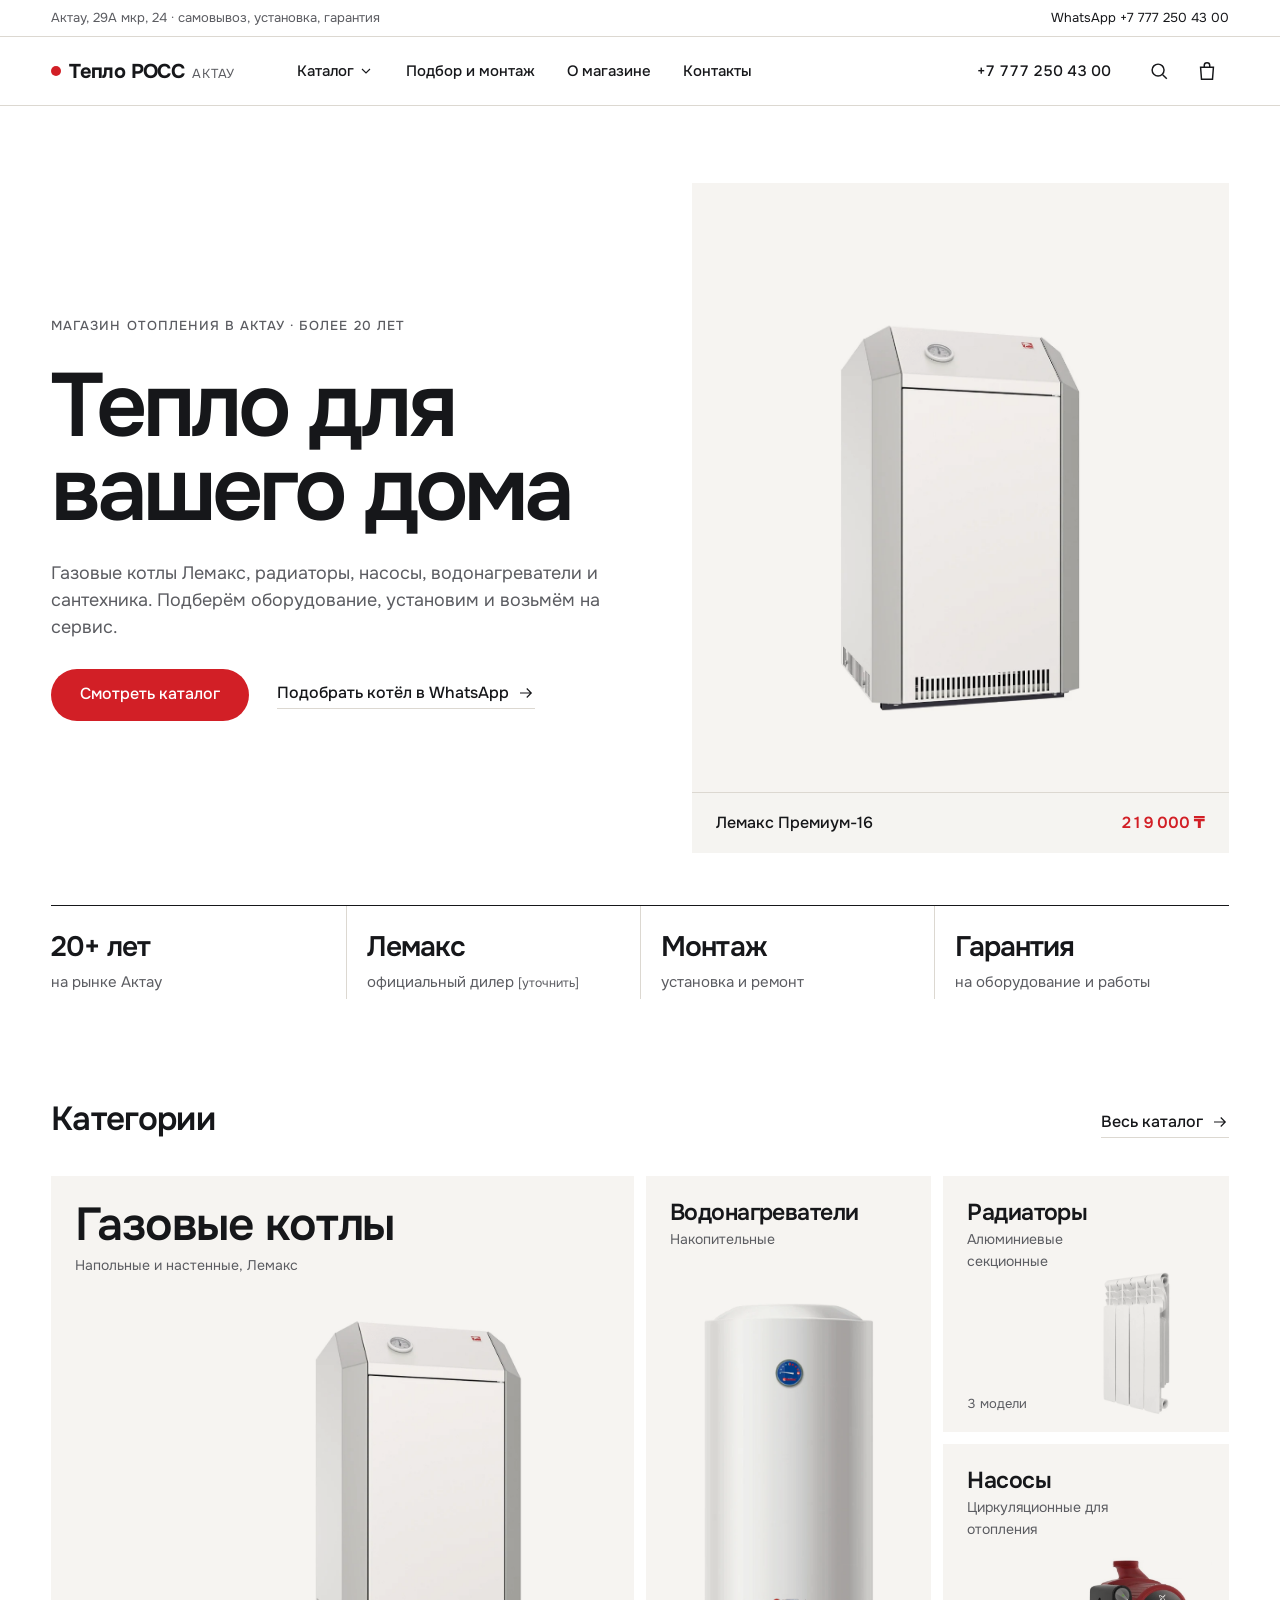
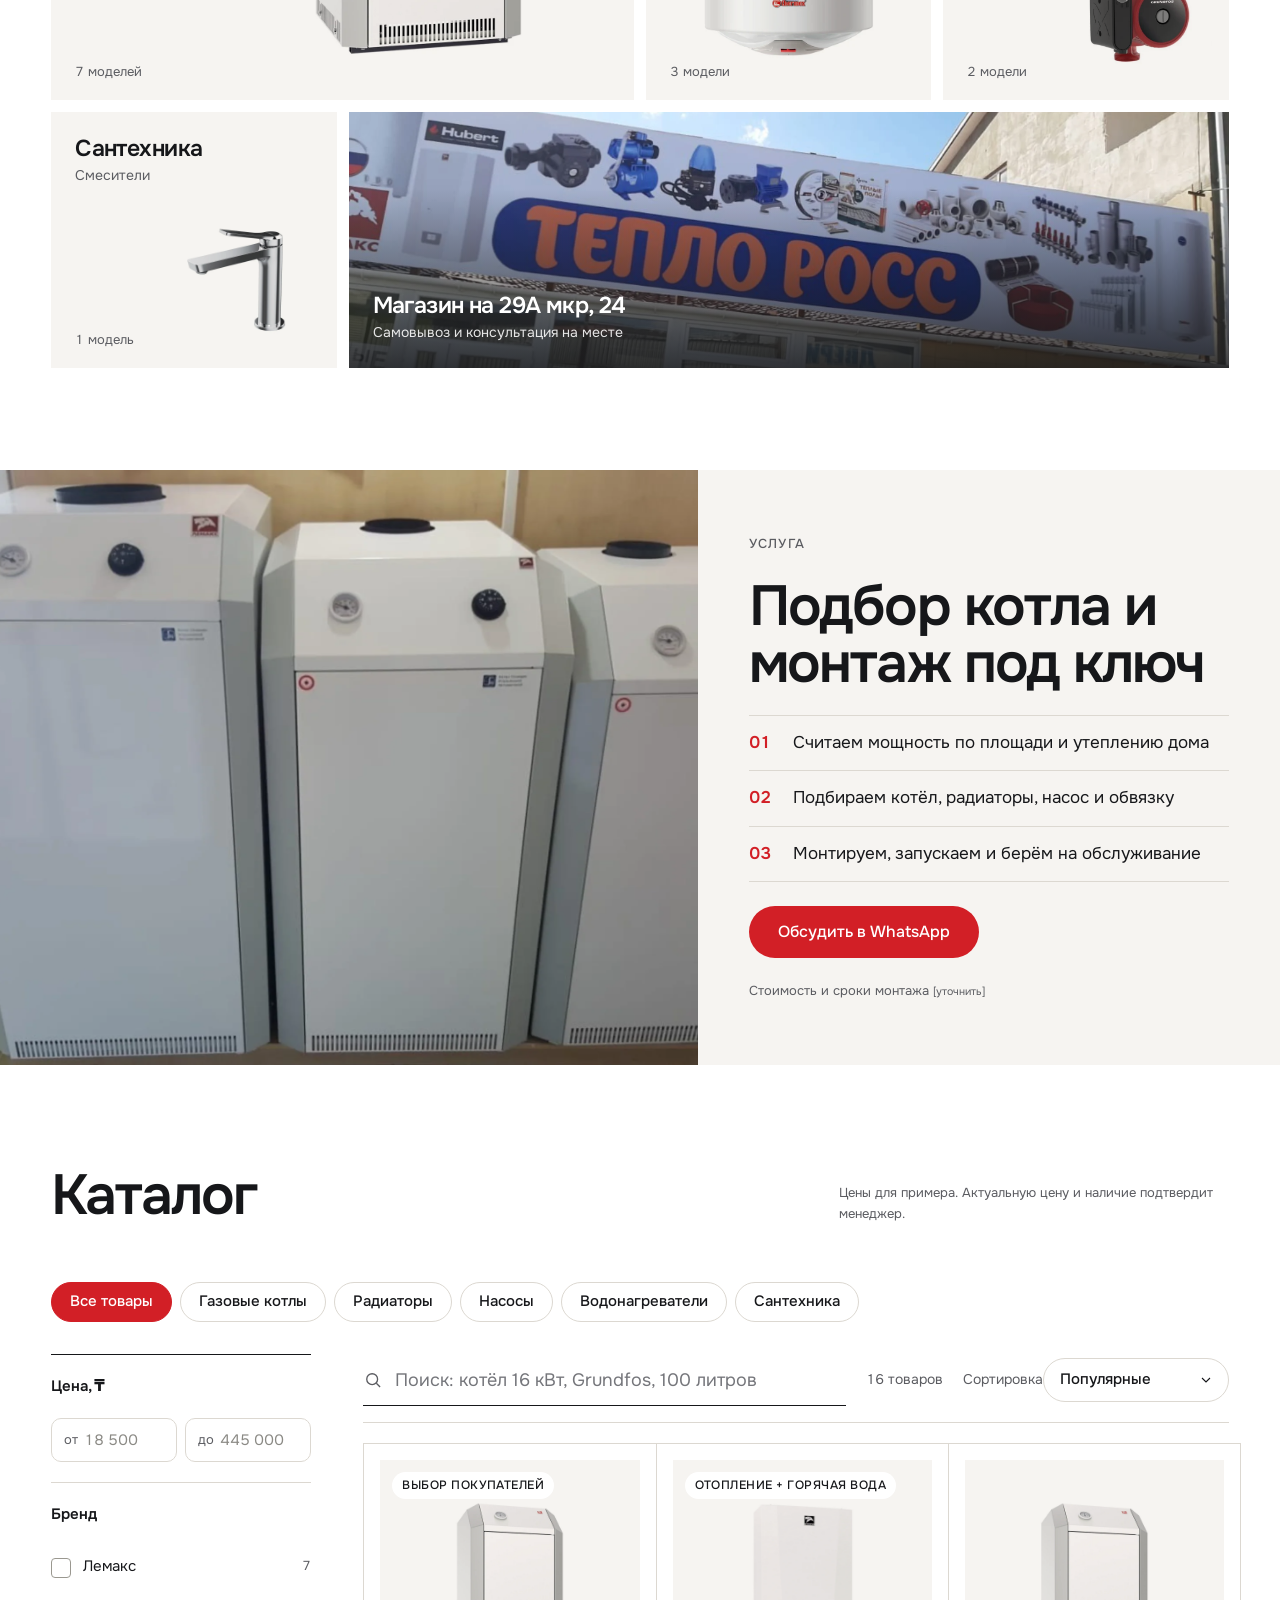
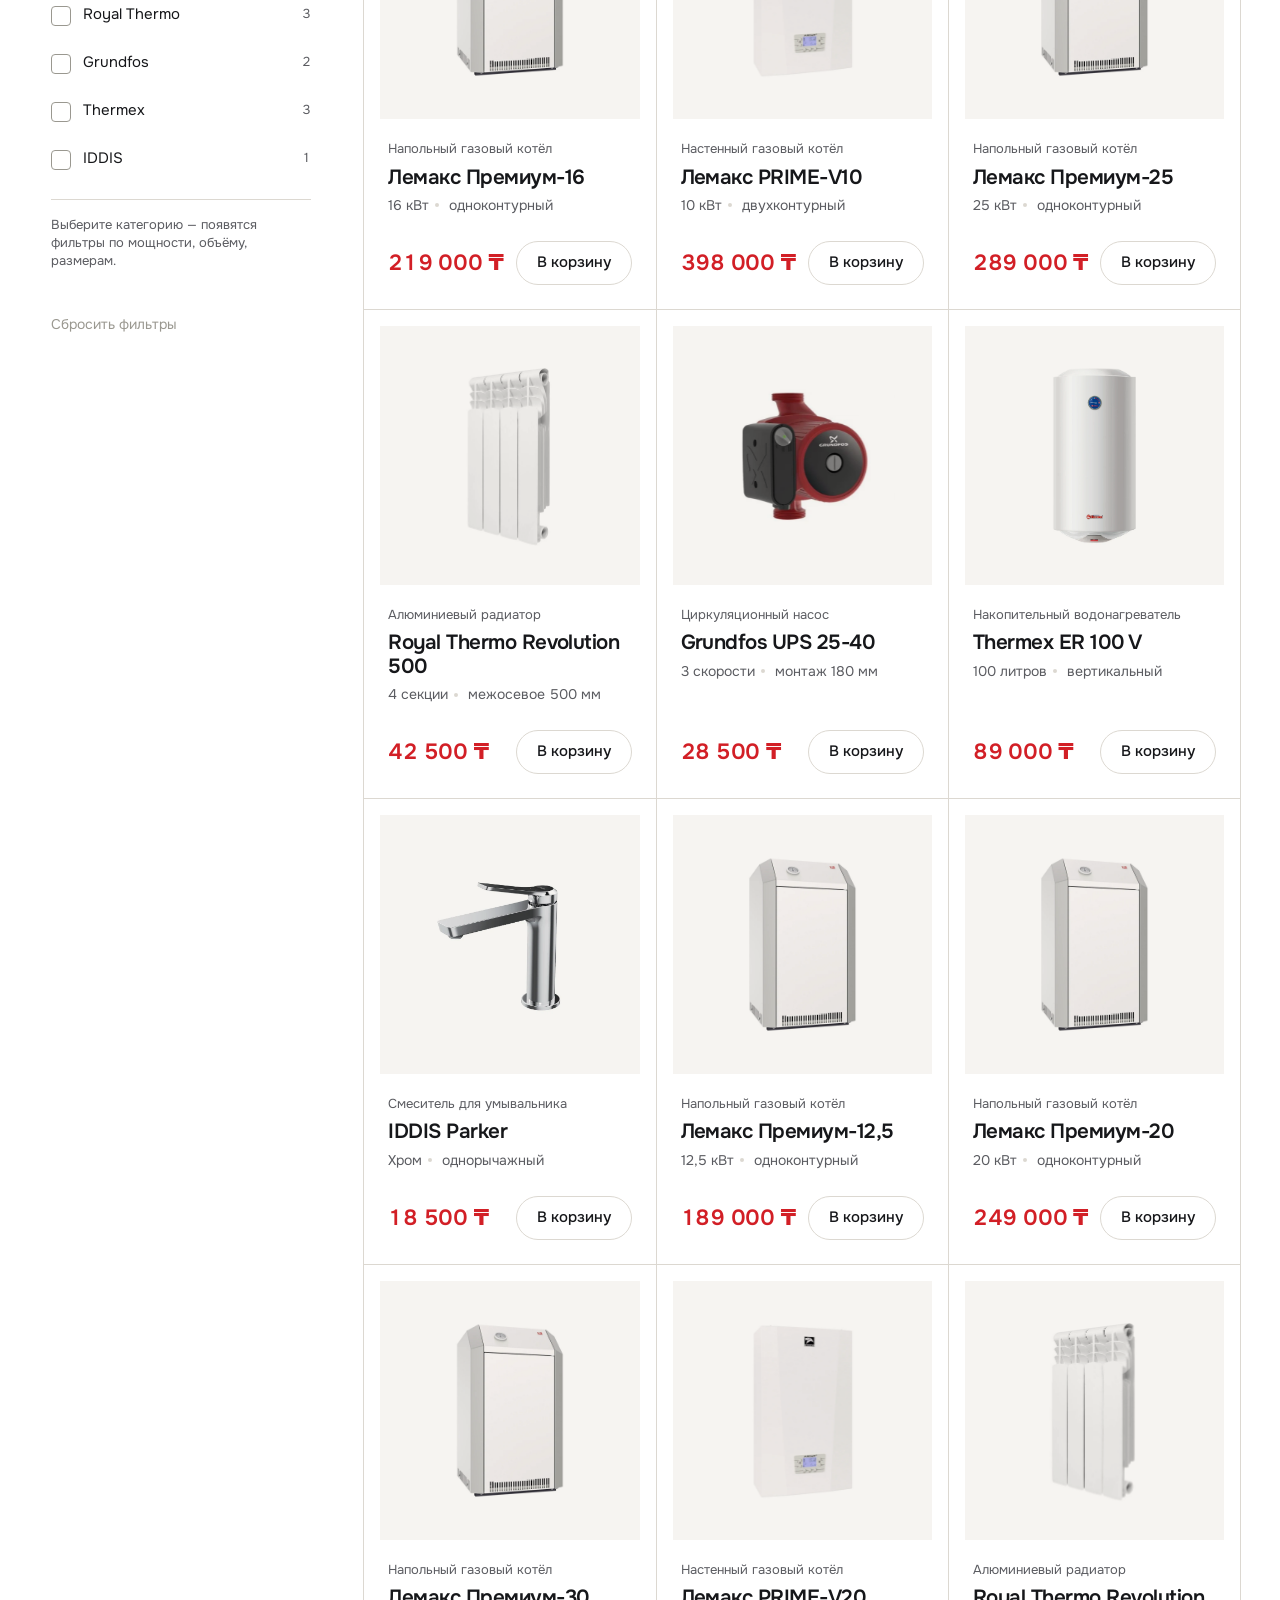
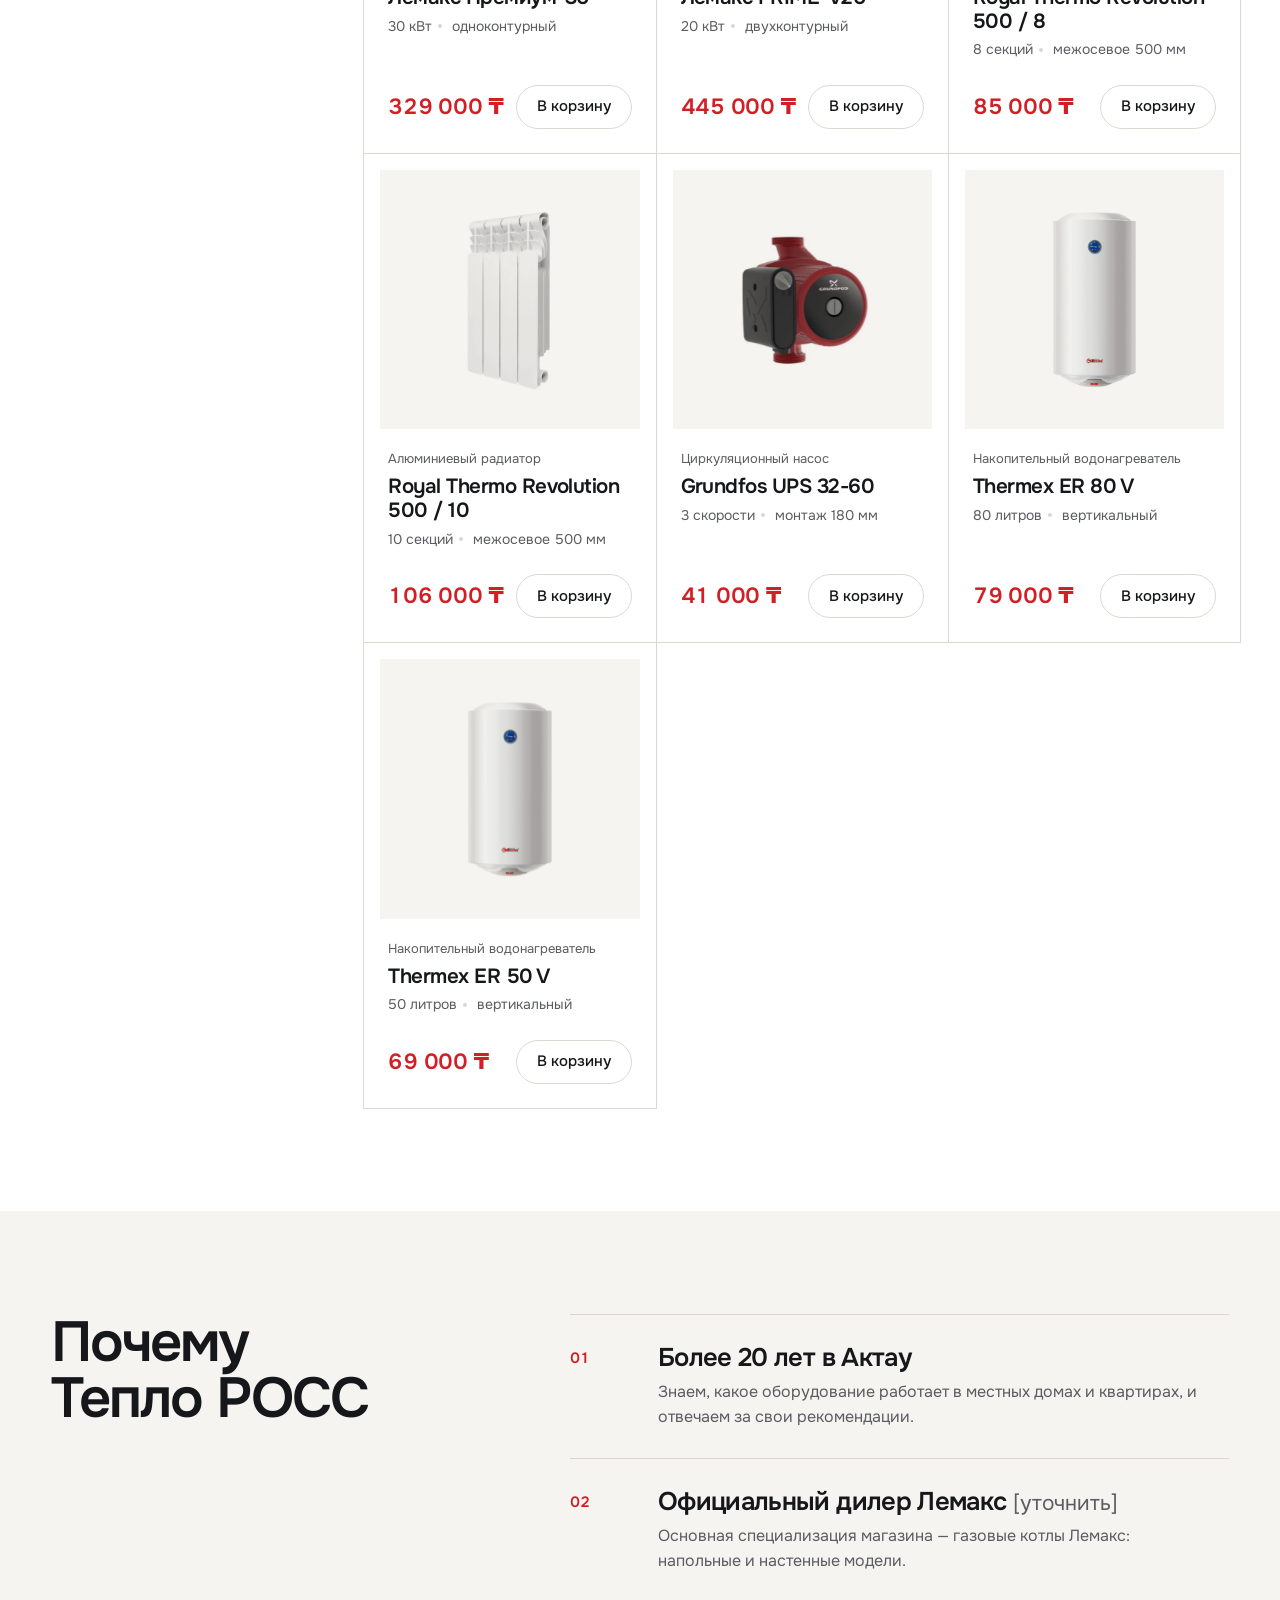
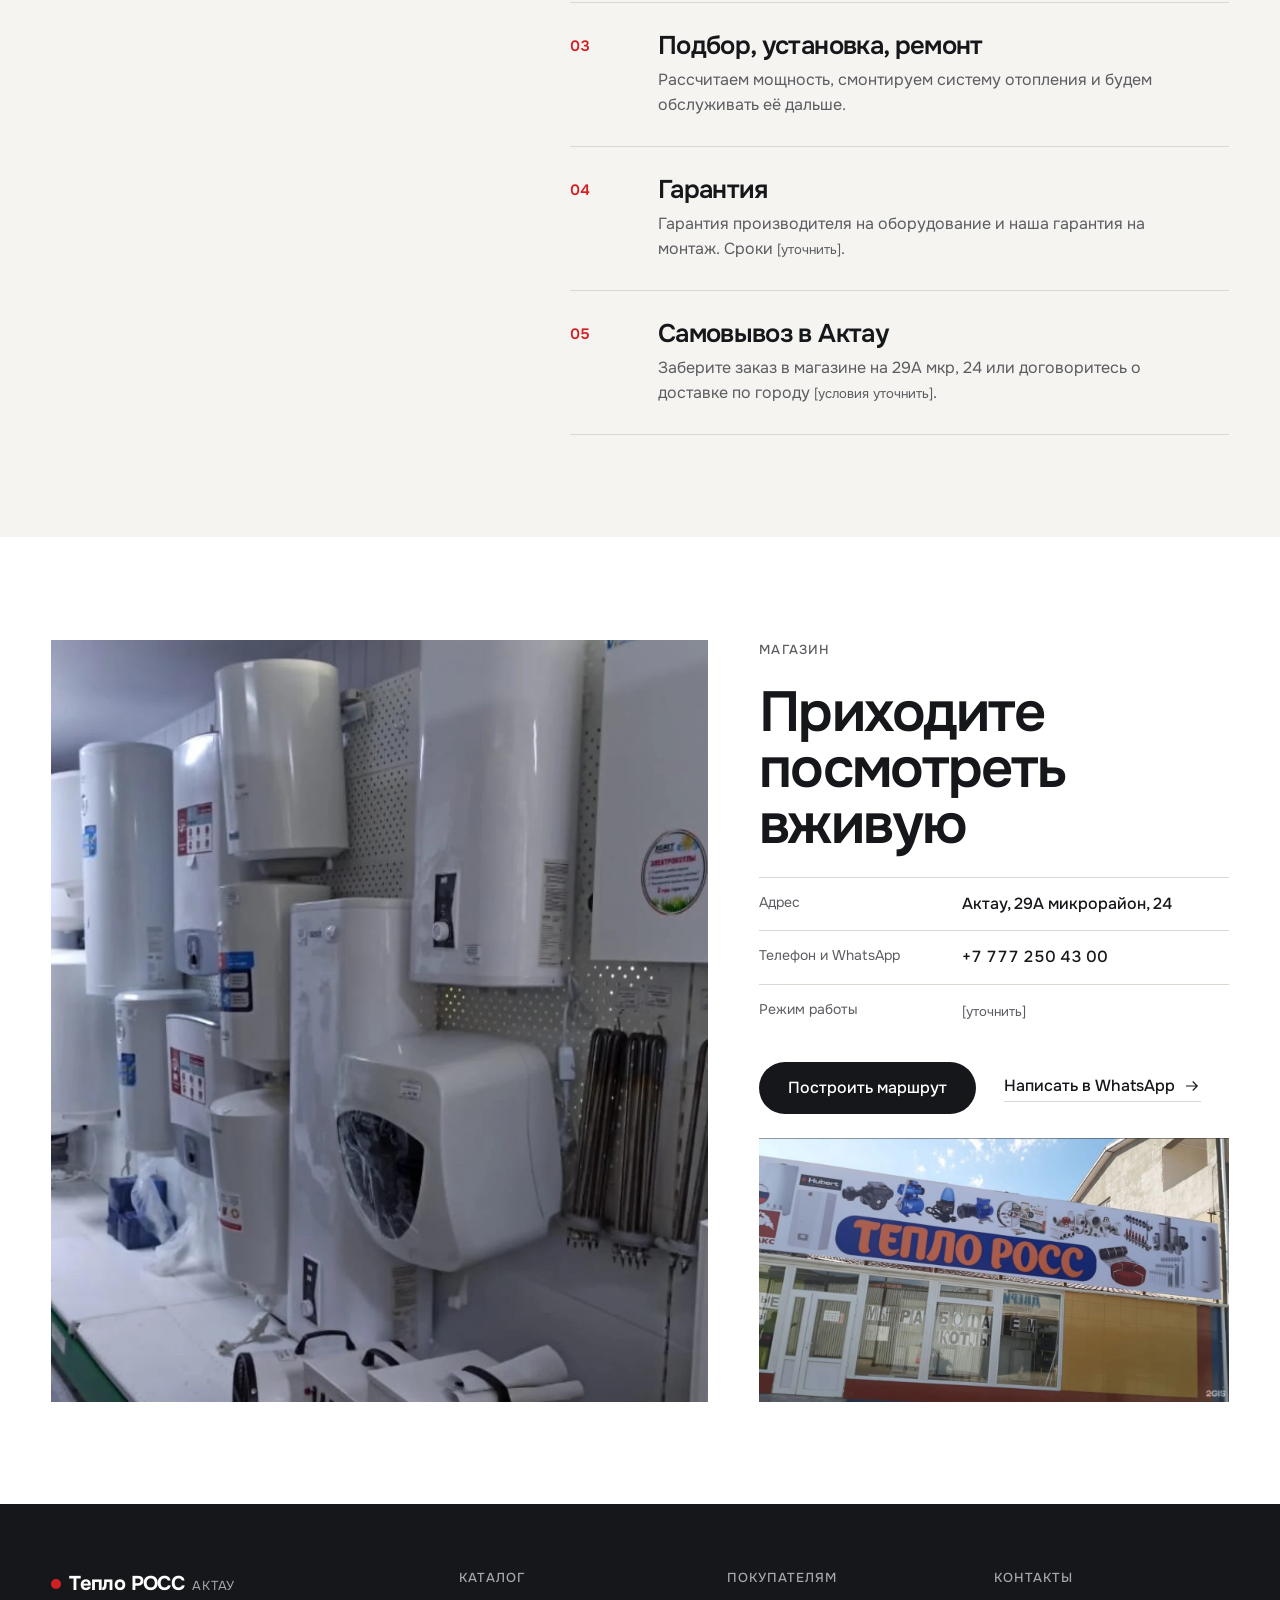
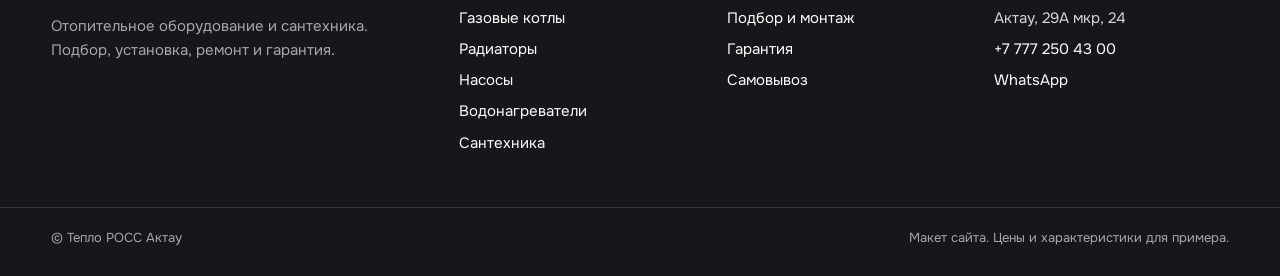
==== commit 4f5c2673: "Move catalog filters to a left sidebar with category facets in all concepts Shared concepts/catalog." ====
--- a/concepts/a-vitrina/index.html
+++ b/concepts/a-vitrina/index.html
@@ -119,41 +119,26 @@
       <p class="demo-note">Цены для примера. Актуальную цену и наличие подтвердит менеджер.</p>
     </div>
 
-    <div class="toolbar">
-      <div class="search">
-        <label class="sr-only" for="q">Поиск по каталогу</label>
-        <svg aria-hidden="true"><use href="#i-search"/></svg>
-        <input id="q" type="search" placeholder="Поиск: котёл, Grundfos, 100 литров" autocomplete="off">
-      </div>
-      <div class="sort">
-        <label for="sort">Сортировка</label>
-        <select id="sort">
-          <option value="popular">Популярные</option>
-          <option value="low">Сначала дешевле</option>
-          <option value="high">Сначала дороже</option>
-          <option value="name">По названию</option>
-        </select>
-      </div>
-      <button class="btn btn-line only-mobile" type="button" id="filters-open" aria-haspopup="dialog"><svg aria-hidden="true"><use href="#i-sliders"/></svg> Фильтры <span data-filter-count></span></button>
-    </div>
-
     <div class="chips cats" role="group" aria-label="Категория" id="cat-chips"></div>
-    <div class="filters-home" id="filters-home">
-      <div class="filters" id="filters">
-        <div class="chips" role="group" aria-label="Бренд" id="brand-chips"></div>
-        <div class="chips" role="group" aria-label="Мощность котла" id="power-chips"></div>
-        <div class="select-field">
-          <label for="max">Цена</label>
-          <select id="max">
-            <option value="0">Любая</option>
-          </select>
+    <div class="cat-layout">
+      <aside class="filters-home" id="filters-home" aria-label="Фильтры">
+        <div class="filters" id="filters"></div>
+      </aside>
+      <div class="results">
+        <div class="toolbar">
+          <div class="search">
+            <label class="sr-only" for="q">Поиск по каталогу</label>
+            <svg aria-hidden="true"><use href="#i-search"/></svg>
+            <input id="q" type="search" placeholder="Поиск: котёл 16 кВт, Grundfos, 100 литров" autocomplete="off">
+          </div>
+          <p class="result-count" id="result-count" aria-live="polite"></p>
+          <div class="sort" id="sort-box"></div>
+          <button class="btn btn-line only-mobile" type="button" id="filters-open" aria-haspopup="dialog"><svg aria-hidden="true"><use href="#i-sliders"/></svg> Фильтры <span data-filter-count></span></button>
         </div>
-        <button class="text-btn" type="button" data-action="reset">Сбросить</button>
-      </div>
-    </div>
-
-    <p class="result-count" id="result-count" aria-live="polite"></p>
-    <div class="grid" id="grid"></div>
+        <div id="applied"></div>
+        <div class="grid" id="grid"></div>
+      </div>
+    </div>
   </section>
 
   <section class="section-paper" id="why" aria-labelledby="why-title">
--- a/concepts/a-vitrina/styles.css
+++ b/concepts/a-vitrina/styles.css
@@ -157,8 +157,8 @@
 /* ---------- catalog ---------- */
 .catalog:focus { outline: none; }
 .demo-note { font-size: 13px; color: var(--muted); max-width: 30em; }
-.toolbar { display: flex; gap: 12px; align-items: center; padding-bottom: 20px; border-bottom: 1px solid var(--line); }
-.search { position: relative; flex: 1; max-width: 520px; }
+.toolbar { display: flex; gap: 20px; align-items: center; padding-bottom: 16px; border-bottom: 1px solid var(--line); }
+.search { position: relative; flex: 1; min-width: 0; }
 .search svg { position: absolute; left: 0; top: 50%; translate: 0 -50%; color: var(--muted); }
 .search input { width: 100%; height: 52px; padding: 0 8px 0 32px; border: 0; border-bottom: 1px solid var(--ink); background: transparent; font-size: 18px; border-radius: 0; }
 .search input::placeholder { color: #75767b; }
@@ -177,9 +177,45 @@
 .chip:hover { border-color: var(--ink); }
 .chip[aria-pressed="true"] { background: var(--ink); border-color: var(--ink); color: var(--white); }
 .cats .chip[aria-pressed="true"] { background: var(--red); border-color: var(--red); }
-.filters { display: flex; flex-wrap: wrap; align-items: center; gap: 12px 24px; padding-top: 12px; }
-.filters .chip { min-height: 36px; font-size: 14px; padding: 0 14px; }
-.result-count { margin: 28px 0 12px; font-size: 14px; color: var(--muted); }
+.result-count { margin: 0; font-size: 14px; color: var(--muted); white-space: nowrap; font-variant-numeric: tabular-nums; }
+.sort { margin-left: 0; }
+
+/* sidebar filters (shared markup from ../catalog.mjs) */
+.cat-layout { display: grid; grid-template-columns: 264px minmax(0, 1fr); gap: 48px; margin-top: 32px; align-items: start; }
+.filters-home { position: sticky; top: 96px; max-height: calc(100dvh - 112px); overflow-y: auto; padding-right: 4px; scrollbar-width: thin; }
+.fx { display: flex; flex-direction: column; }
+.fx-group { border: 0; margin: 0; padding: 20px 0; border-top: 1px solid var(--line); min-width: 0; }
+.fx-group:first-child { border-top-color: var(--ink); }
+.fx-title { padding: 0; margin-bottom: 12px; font-size: 15px; font-weight: 600; letter-spacing: -.01em; float: left; width: 100%; }
+.fx-title + * { clear: both; }
+.fx-hint, .fx-note { margin: 0 0 10px; font-size: 13px; color: var(--muted); line-height: 1.4; }
+.fx-note { padding: 16px 0; border-top: 1px solid var(--line); }
+.fx-check { display: flex; align-items: center; gap: 12px; min-height: 40px; cursor: pointer; font-size: 15px; }
+.fx-check input { appearance: none; flex: none; width: 20px; height: 20px; margin: 0; border: 1px solid #9a9890; border-radius: 4px; background: var(--white) center / 14px no-repeat; transition: background-color .15s, border-color .15s; }
+.fx-check input:checked { background-color: var(--ink); border-color: var(--ink); background-image: url("data:image/svg+xml,%3Csvg xmlns='http://www.w3.org/2000/svg' viewBox='0 0 24 24'%3E%3Cpath d='m5 12 4.5 4.5L19 7' fill='none' stroke='white' stroke-width='2.4'/%3E%3C/svg%3E"); }
+.fx-check:hover input:not(:disabled) { border-color: var(--ink); }
+.fx-check input:focus-visible { outline: 2px solid var(--ink); outline-offset: 2px; }
+.fx-label { flex: 1; line-height: 1.3; }
+.fx-count { font-size: 13px; color: var(--muted); font-variant-numeric: tabular-nums; }
+.fx-check.is-off { cursor: default; color: #9a9890; }
+.fx-check.is-off .fx-count { color: #b5b3ac; }
+.fx-range { display: grid; grid-template-columns: 1fr 1fr; gap: 8px; }
+.fx-field { display: flex; align-items: center; gap: 6px; height: 44px; padding: 0 12px; border: 1px solid var(--line); border-radius: 10px; font-size: 13px; color: var(--muted); transition: border-color .2s; }
+.fx-field:hover, .fx-field:focus-within { border-color: var(--ink); }
+.fx-field input { width: 100%; min-width: 0; border: 0; padding: 0; background: none; font-size: 15px; color: var(--ink); font-variant-numeric: tabular-nums; -moz-appearance: textfield; }
+.fx-field input::-webkit-inner-spin-button { -webkit-appearance: none; }
+.fx-field input:focus { outline: none; }
+.fx-field input::placeholder { color: #8b8a85; }
+.fx-reset { align-self: flex-start; margin-top: 8px; padding: 10px 0; border: 0; background: none; font-size: 14px; color: var(--ink); text-decoration: underline; text-underline-offset: 3px; }
+.fx-reset:disabled { color: #9a9890; text-decoration: none; cursor: default; }
+.fx-applied { display: flex; flex-wrap: wrap; gap: 8px; padding: 16px 0 0; }
+.fx-pill { display: inline-flex; align-items: center; gap: 8px; min-height: 36px; padding: 0 12px 0 14px; border: 1px solid var(--ink); border-radius: 999px; background: var(--white); font-size: 14px; font-weight: 500; transition: background .2s, color .2s; }
+.fx-pill span { font-size: 18px; line-height: 1; color: var(--muted); }
+.fx-pill:hover { background: var(--ink); color: var(--white); }
+.fx-pill:hover span { color: var(--white); }
+.fx-clear { min-height: 36px; padding: 0 8px; border: 0; background: none; font-size: 14px; color: var(--red); font-weight: 500; }
+.fx-clear:hover { text-decoration: underline; text-underline-offset: 3px; }
+.results .grid { margin-top: 20px; }
 
 .grid { display: grid; grid-template-columns: repeat(3, 1fr); gap: 1px; padding: 1px; }
 .card { position: relative; background: var(--white); box-shadow: 0 0 0 1px var(--line); display: flex; flex-direction: column; padding: 16px 16px 24px; }
@@ -318,10 +354,6 @@
 .sheet { margin: auto 0 0; width: 100%; max-height: 86dvh; border-radius: 20px 20px 0 0; display: none; flex-direction: column; }
 .sheet[open] { display: flex; animation: from-bottom .3s var(--ease); }
 .sheet-body { overflow-y: auto; padding: 8px 24px 24px; }
-.sheet-body .filters { flex-direction: column; align-items: stretch; gap: 20px; }
-.sheet-body .chips::before { content: attr(aria-label); display: block; width: 100%; font-size: 13px; color: var(--muted); }
-.sheet-body .select-field { justify-content: space-between; }
-.sheet-body .text-btn { align-self: flex-start; }
 .sheet-foot { padding: 16px 24px calc(16px + env(safe-area-inset-bottom)); border-top: 1px solid var(--line); }
 
 .menu { margin: 0; width: 100vw; height: 100dvh; display: none; flex-direction: column; }
@@ -381,6 +413,9 @@
   .promo-img { min-height: 0; aspect-ratio: 16 / 9; }
   .toolbar { flex-wrap: wrap; gap: 12px; }
   .search { flex-basis: 100%; max-width: none; }
+  .cat-layout { grid-template-columns: 1fr; gap: 0; margin-top: 16px; }
+  .filters-home { display: none; }
+  .result-count { order: 3; flex-basis: 100%; }
   .sort { margin-left: 0; flex: 1; }
   .sort label { position: absolute; width: 1px; height: 1px; overflow: hidden; clip-path: inset(50%); }
   .sort select { width: 100%; }
